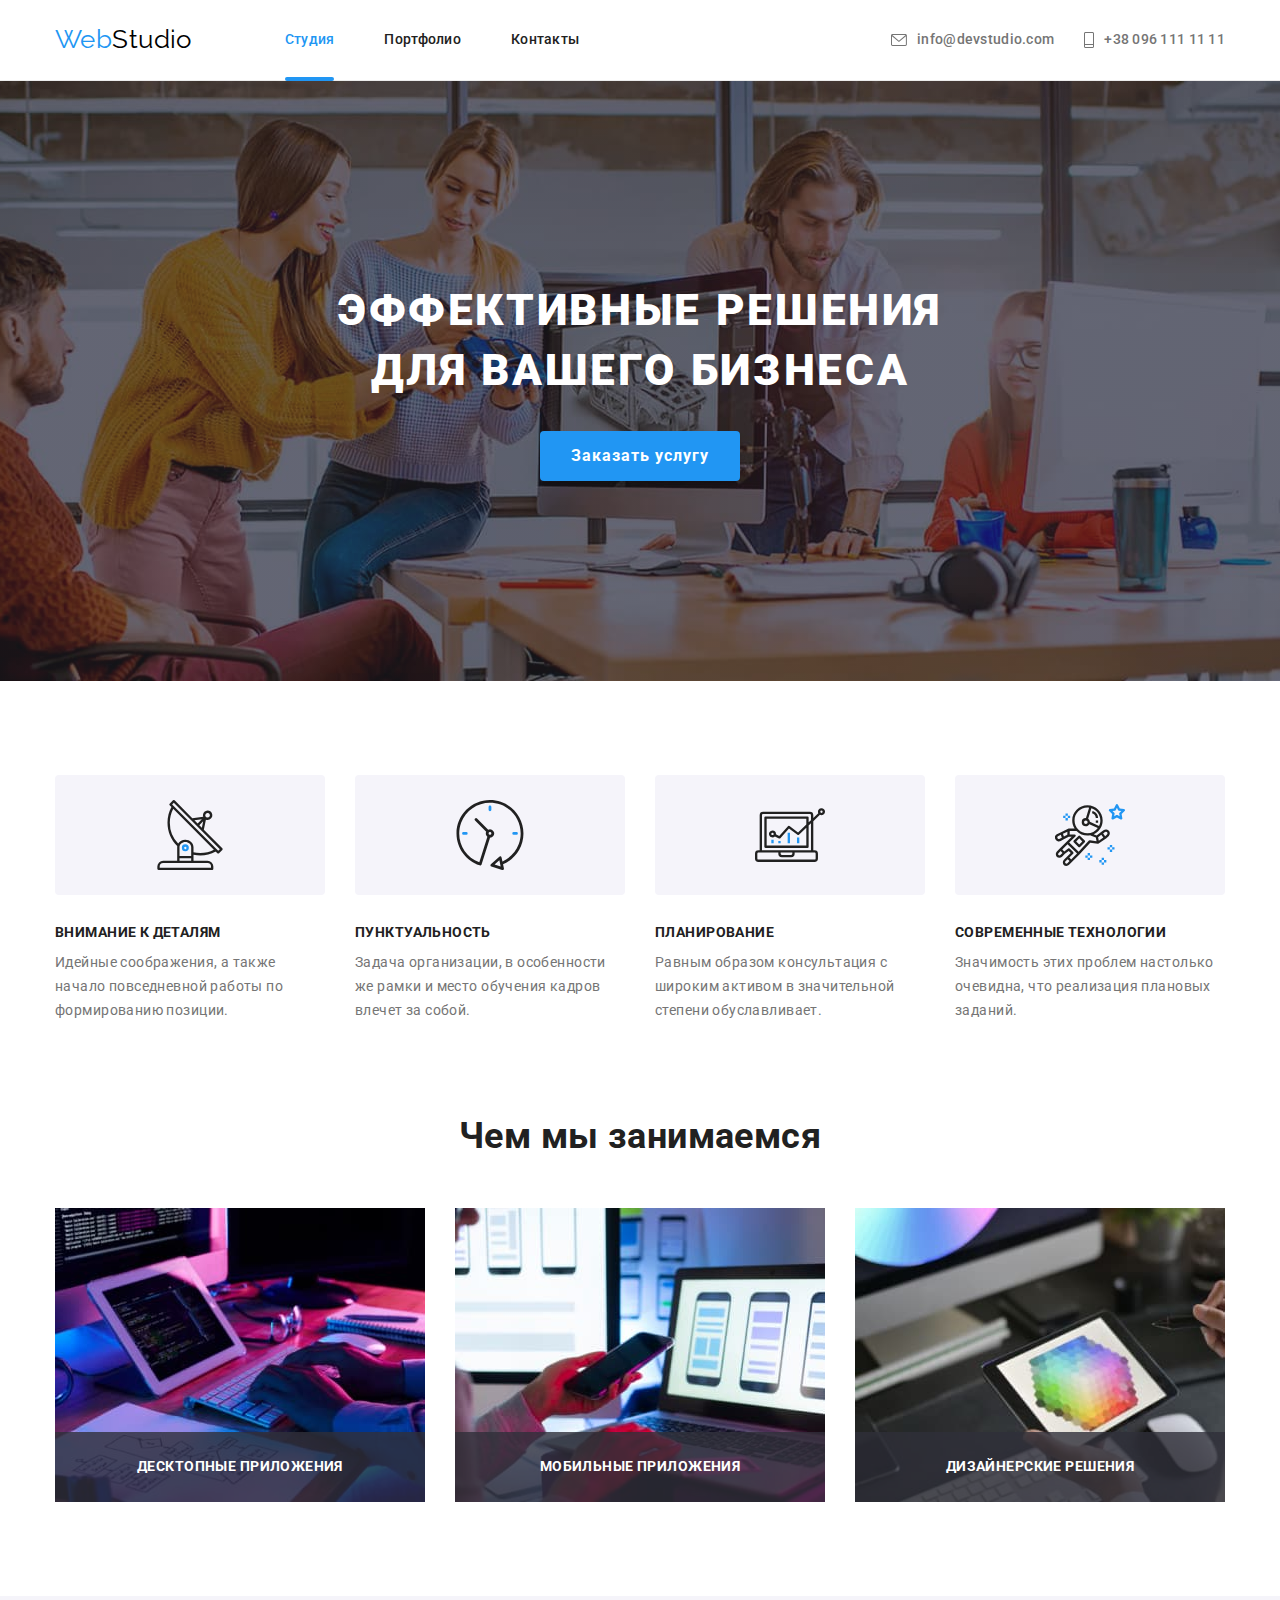
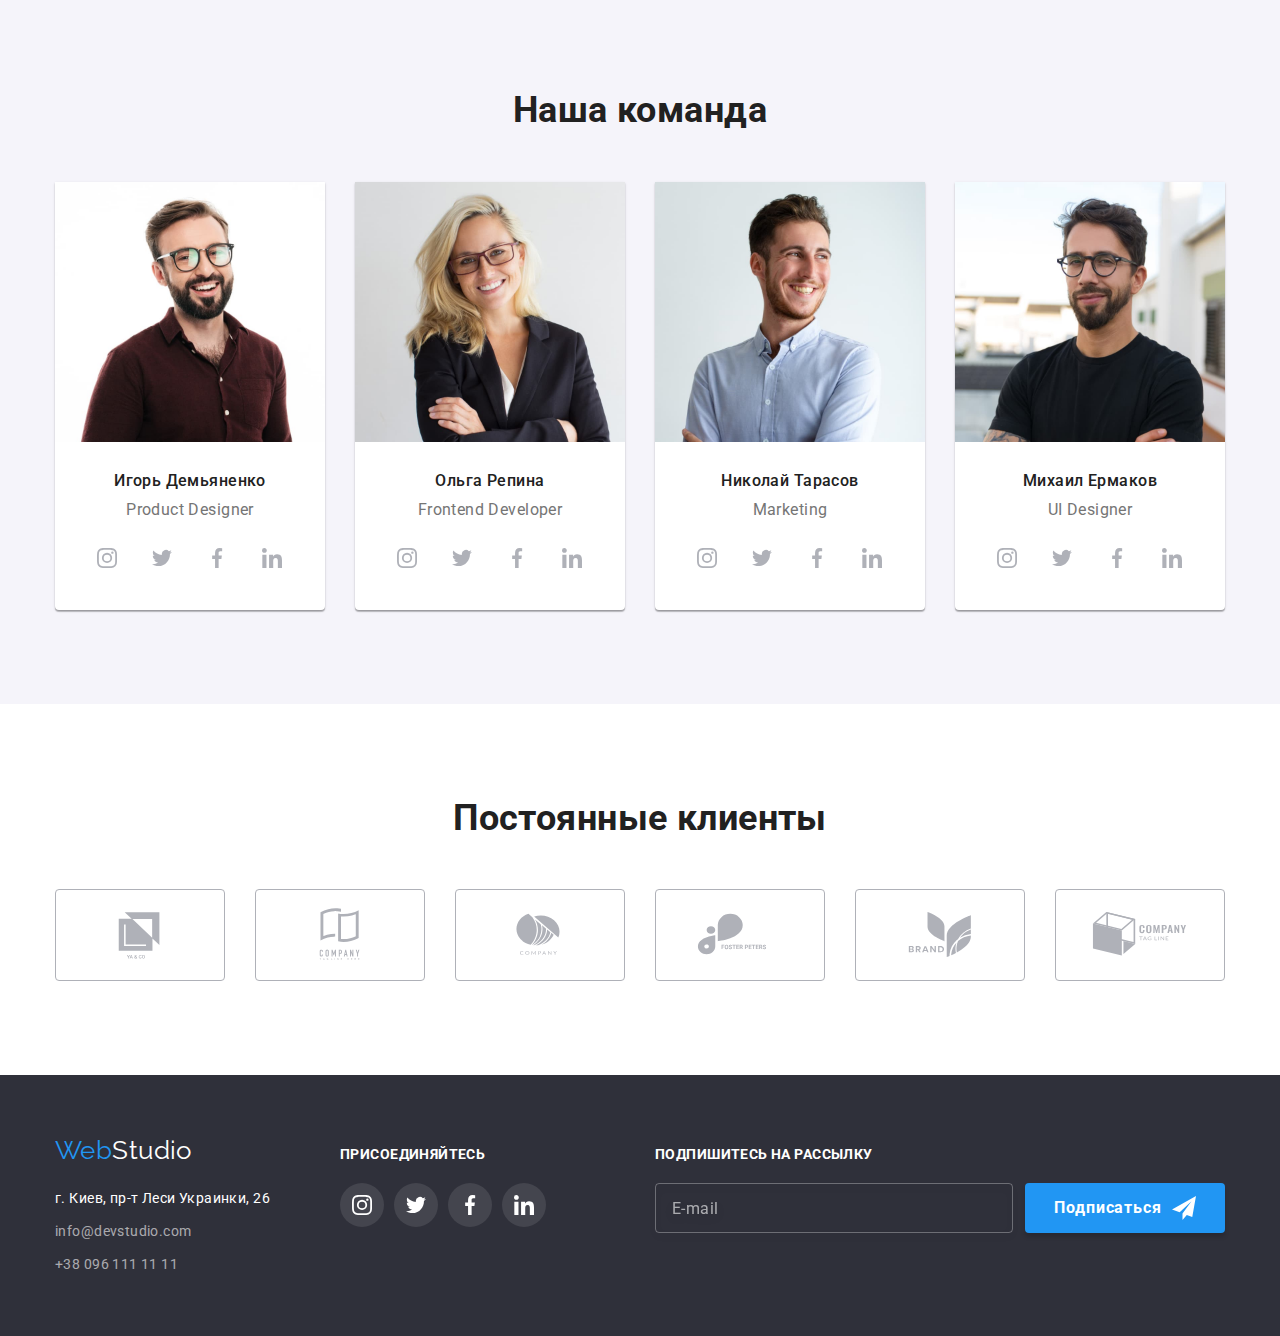
==== index.html @ ebcc6091 "copied files" ====
<!DOCTYPE html>
<html lang="ru">
    <head>
        <meta charset="UTF-8">
        <meta http-equiv="X-UA-Compatible" content="IE=edge">
        <meta name="viewport" content="width=device-width, initial-scale=1.0">
        <title>WebStudio</title>
        <style>
            @import url('https://fonts.googleapis.com/css2?family=Raleway:wght@700&family=Roboto:wght@400;500;700;900&display=swap');
        </style>
        <link rel="stylesheet" href="https://cdnjs.cloudflare.com/ajax/libs/modern-normalize/1.1.0/modern-normalize.min.css">
        <link rel="stylesheet" href="./styles.css">
    </head>
    <body>   
        
        <!-- Заголовок-->
        <header class="header">
            <div class="container header-container">
                <nav class="nav">
                    <div class="logo-link">
                        <a class="link logo" href="./index.html"> Web<span class="logo-black">Studio</span></a>
                    </div>
                    <ul class="list header-pages">
                        <li class="item"> <a class="link active-page header-hover" href="./index.html">Студия</a> </li>
                        <li class="item"> <a class="link header-hover" href="./portfolio.html">Портфолио</a> </li>
                        <li class="item"> <a class="link header-hover" href="#">Контакты</a> </li>
                    </ul>
                </nav>
                <ul class="list header-contacts">
                    <li class="item"> <a class="link header-hover" href="mailto:info@devstudio.com">
                        <svg class="icon-contacts" width="16" height="12"><use href="./image/symbol-defs.svg#icon-envelope"></use>
                        </svg>info@devstudio.com</a></li>
                    <li class="item"> <a class="link header-hover" href="tel:+380961111111">
                        <svg class="icon-contacts" width="10" height="16"><use href="./image/symbol-defs.svg#icon-phone"></use></svg>
                        +38 096 111 11 11</a> </li>
                </ul>
            </div>
        </header>
        <main>
            <!-- 1 секция HERO -->
            <section class="hero overlay">
                <!-- <div class="overlay"></div> -->
                <div class="container">
                    <h1 class="hero-title">Эффективные решения для вашего бизнеса</h1>
                    <button data-modal-open type="button" class="button hero-button">Заказать услугу</button>
                </div>
            </section>

            <!-- 2 секция -->
            <section class="section benefits">
                <div class="container">
                    <h2 class="visually-hidden">Преимущества</h2>
                    <ul class="list benefits-list card-set">
                        <li class="item">
                            <div class="benefits-icon">
                                <svg class="icon" width="70px" height="70px">
                                    <use href="./image/symbol-defs.svg#icon-antenna"></use>
                                </svg>
                            </div>
                            <h3 class="benefits-title">Внимание к деталям</h3>
                            <p>Идейные соображения, а также начало повседневной работы по формированию позиции.</p>
                        </li>
                        <li class="item">
                            <div class="benefits-icon">
                                <svg class="icon" width="70px" height="70px">
                                    <use href="./image/symbol-defs.svg#icon-clock"></use>
                                </svg>
                            </div>
                            <h3 class="benefits-title">Пунктуальность</h3>
                            <p>Задача организации, в особенности же рамки и место обучения кадров влечет за собой.</p>
                        </li>
                        <li class="item">
                            <div class="benefits-icon">
                                <svg class="icon" width="70px" height="70px">
                                    <use href="./image/symbol-defs.svg#icon-diagram"></use>
                                </svg>
                            </div>
                            <h3 class="benefits-title">Планирование</h3>
                            <p>Равным образом консультация с широким активом в значительной степени обуславливает.</p>
                        </li>
                        <li class="item">
                            <div class="benefits-icon">
                                <svg class="icon" width="70px" height="70px">
                                    <use href="./image/symbol-defs.svg#icon-astronaut"></use>
                                </svg>
                            </div>
                            <h3 class="benefits-title">Современные технологии</h3>
                            <p>Значимость этих проблем настолько очевидна, что реализация плановых заданий.</p>
                        </li>
                    </ul>
                </div>
            </section>

            <!-- 3 секция -->
            <section class="section">
                <div class="container">
                    <h2 class="section-title">Чем мы занимаемся</h2>
                    <ul class="list examples-list card-set">
                        <li class="item">
                            <img src="./image/1.jpg" alt="Программирование" width="370" height="294">
                            <div class="examples">
                                <h3 class="examples-title">Десктопные приложения</h3>
                            </div>
                        </li>
                        <li class="item">
                            <img src="./image/2.jpg" alt="Приложения для смартфонов" width="370" height="294">
                            <div class="examples">
                                <h3 class="examples-title">Мобильные приложения</h3>
                            </div>
                        </li>
                        <li class="item">
                            <img src="./image/3.jpg" alt="Дизайн" width="370" height="294">
                            <div class="examples">
                                <h3 class="examples-title">Дизайнерские решения</h3>
                            </div>
                        </li>                        
                    </ul>
                </div>
            </section>


            <!-- 4 секция -->
            <section class="section team">
                <div class="container">
                    <h2 class="section-title">Наша команда</h2>
                    <ul class="list team-list card-set">
                        <li class="item">
                            <img src="./image/mem_1.jpg" alt="Фото Игоря Демьяненко" width="270" height="260">
                            <div class="team-content">
                                <h3 class="team-member">Игорь Демьяненко</h3>
                                <p class="team-job" lang="en">Product Designer</p>
                                <ul class="list icon-set">
                                    <li class="icon-item"><a class="link" href="https://www.instagram.com/" target="_blank" rel="noopener noreferrer nofollow">
                                        <svg class="icon" width="20" height="20">
                                            <use href="./image/symbol-defs.svg#icon-instagram"></use>
                                        </svg>
                                    </a></li>
                                    <li class="icon-item"><a class="link" href="https://twitter.com/" target="_blank" rel="noopener noreferrer nofollow">
                                        <svg class="icon" width="20" height="20">
                                            <use href="./image/symbol-defs.svg#icon-twitter"></use>
                                        </svg>
                                    </a></li>
                                    <li class="icon-item"><a class="link" href="https://www.facebook.com/" target="_blank" rel="noopener noreferrer nofollow">
                                        <svg class="icon" width="20" height="20">
                                            <use href="./image/symbol-defs.svg#icon-facebook"></use>
                                        </svg>
                                    </a></li>
                                    <li class="icon-item"><a class="link" href="https://www.linkedin.com/" target="_blank" rel="noopener noreferrer nofollow">
                                        <svg class="icon" width="20" height="20">
                                            <use href="./image/symbol-defs.svg#icon-linkedin"></use>
                                        </svg>
                                    </a></li>
                                    
                                </ul>                                
                            </div>                            
                        </li>
                        <li class="item">
                            <img src="./image/mem_2.jpg" alt="Фото Ольги Репиной" width="270" height="260">
                            <div class="team-content">
                                <h3 class="team-member">Ольга Репина</h3>
                                <p class="team-job" lang="en">Frontend Developer</p>
                                <ul class="list icon-set">
                                    <li class="icon-item"><a class="link" href="https://www.instagram.com/" target="_blank" rel="noopener noreferrer nofollow">
                                        <svg class="icon" width="20" height="20">
                                            <use href="./image/symbol-defs.svg#icon-instagram"></use>
                                        </svg>
                                    </a></li>
                                    <li class="icon-item"><a class="link" href="https://twitter.com/" target="_blank" rel="noopener noreferrer nofollow">
                                        <svg class="icon" width="20" height="20">
                                            <use href="./image/symbol-defs.svg#icon-twitter"></use>
                                        </svg>
                                    </a></li>
                                    <li class="icon-item"><a class="link" href="https://www.facebook.com/" target="_blank" rel="noopener noreferrer nofollow">
                                        <svg class="icon" width="20" height="20">
                                            <use href="./image/symbol-defs.svg#icon-facebook"></use>
                                        </svg>
                                    </a></li>
                                    <li class="icon-item"><a class="link" href="https://www.linkedin.com/" target="_blank" rel="noopener noreferrer nofollow">
                                        <svg class="icon" width="20" height="20">
                                            <use href="./image/symbol-defs.svg#icon-linkedin"></use>
                                        </svg>
                                    </a></li>
                                </ul>
                            </div>
                        </li>
                        <li class="item">
                            <img src="./image/mem_3.jpg" alt="Фото Николая Тарасова" width="270" height="260">
                            <div class="team-content">
                                <h3 class="team-member">Николай Тарасов</h3>
                                <p class="team-job" lang="en">Marketing</p>
                                <ul class="list icon-set">
                                    <li class="icon-item"><a class="link" href="https://www.instagram.com/" target="_blank" rel="noopener noreferrer nofollow">
                                        <svg class="icon" width="20" height="20">
                                            <use href="./image/symbol-defs.svg#icon-instagram"></use>
                                        </svg>
                                    </a></li>
                                    <li class="icon-item"><a class="link" href="https://twitter.com/" target="_blank" rel="noopener noreferrer nofollow">
                                        <svg class="icon" width="20" height="20">
                                            <use href="./image/symbol-defs.svg#icon-twitter"></use>
                                        </svg>
                                    </a></li>
                                    <li class="icon-item"><a class="link" href="https://www.facebook.com/" target="_blank" rel="noopener noreferrer nofollow">
                                        <svg class="icon" width="20" height="20">
                                            <use href="./image/symbol-defs.svg#icon-facebook"></use>
                                        </svg>
                                    </a></li>
                                    <li class="icon-item"><a class="link" href="https://www.linkedin.com/" target="_blank" rel="noopener noreferrer nofollow">
                                        <svg class="icon" width="20" height="20">
                                            <use href="./image/symbol-defs.svg#icon-linkedin"></use>
                                        </svg>
                                    </a></li>
                                </ul>
                            </div>
                        </li>
                        <li class="item">
                            <img src="./image/mem_4.jpg" alt="Фото Михаила Ермакова" width="270" height="260">
                            <div class="team-content">
                                <h3 class="team-member">Михаил Ермаков</h3>
                                <p class="team-job" lang="en">UI Designer</p>
                                <ul class="list icon-set">
                                    <li class="icon-item"><a class="link" href="https://www.instagram.com/" target="_blank" rel="noopener noreferrer nofollow">
                                        <svg class="icon" width="20" height="20">
                                            <use href="./image/symbol-defs.svg#icon-instagram"></use>
                                        </svg>
                                    </a></li>
                                    <li class="icon-item"><a class="link" href="https://twitter.com/" target="_blank" rel="noopener noreferrer nofollow">
                                        <svg class="icon" width="20" height="20">
                                            <use href="./image/symbol-defs.svg#icon-twitter"></use>
                                        </svg>
                                    </a></li>
                                    <li class="icon-item"><a class="link" href="https://www.facebook.com/" target="_blank" rel="noopener noreferrer nofollow">
                                        <svg class="icon" width="20" height="20">
                                            <use href="./image/symbol-defs.svg#icon-facebook"></use>
                                        </svg>
                                    </a></li>
                                    <li class="icon-item"><a class="link" href="https://www.linkedin.com/" target="_blank" rel="noopener noreferrer nofollow">
                                        <svg class="icon" width="20" height="20">
                                            <use href="./image/symbol-defs.svg#icon-linkedin"></use>
                                        </svg>
                                    </a></li>
                                </ul>
                            </div>
                        </li>
                    </ul>
                </div>
            </section>

            <!-- 5 секция -->
            <section class="section">
                <div class="container">
                    <h2 class="section-title">Постоянные клиенты</h2>
                    <ul class="list card-set ">
                        <li class=" item client-icon-item"><a class="link" href="#" target="_blank" rel="noopener noreferrer nofollow" >
                            <svg class="icon" width="106" height="60">
                                <use href="./image/symbol-defs.svg#icon-company_1"></use>
                            </svg>
                        </a></li>
                        <li class=" item client-icon-item"><a class="link" href="#" target="_blank" rel="noopener noreferrer nofollow" >
                            <svg class="icon" width="106" height="60">
                                <use href="./image/symbol-defs.svg#icon-company_2"></use>
                            </svg>
                        </a></li> 
                        <li class=" item client-icon-item"><a class="link" href="#" target="_blank" rel="noopener noreferrer nofollow" >
                            <svg class="icon" width="106" height="60">
                                <use href="./image/symbol-defs.svg#icon-company_3"></use>
                            </svg>
                        </a></li> 
                        <li class=" item client-icon-item"><a class="link" href="#" target="_blank" rel="noopener noreferrer nofollow" >
                            <svg class="icon" width="106" height="60">
                                <use href="./image/symbol-defs.svg#icon-company_4"></use>
                            </svg>
                        </a></li> 
                        <li class=" item client-icon-item"><a class="link" href="#" target="_blank" rel="noopener noreferrer nofollow" >
                            <svg class="icon" width="106" height="60">
                                <use href="./image/symbol-defs.svg#icon-company_5"></use>
                            </svg>
                        </a></li> 
                        <li class=" item client-icon-item"><a class="link" href="#" target="_blank" rel="noopener noreferrer nofollow" >
                            <svg class="icon" width="106" height="60">
                                <use href="./image/symbol-defs.svg#icon-company_6"></use>
                            </svg>
                        </a></li> 
                    </ul>
                </div>
            </section>
        </main>
        

        <!-- Футер -->
        <footer class="footer">
            <div class="container">
                <div class="footer-item">
                    <a class="link logo" href="./index.html">Web<span class="logo-white">Studio</span></a>
                    <address>
                        <ul class="list">
                            <li class="item"> <a class="footer-contacts link" href="https://goo.gl/maps/w4182wPYShXfGa5f7"
                                    target="_blank" rel="noopener noreferrer nofollow"> г. Киев, пр-т Леси Украинки, 26 </a></li>
                            <li class="item"> <a class="footer-contacts link"
                                    href="mailto:info@devstudio.com">info@devstudio.com</a></li>
                            <li class="item"> <a class="footer-contacts link" href="tel:+380961111111">+38 096 111 11 11</a></li>
                        </ul>
                    </address>
                </div>
                <div class="footer-item">
                    <p class="join">присоединяйтесь</p>
                    <ul class="list footer-icon-set icon-set">
                        <li class="icon-item"><a class="link" href="https://www.instagram.com/" target="_blank" rel="noopener noreferrer nofollow">
                            <svg class="icon" width="20" height="20">
                                <use href="./image/symbol-defs.svg#icon-instagram"></use>
                            </svg>
                        </a></li>
                        <li class="icon-item"><a class="link" href="https://twitter.com/" target="_blank" rel="noopener noreferrer nofollow">
                            <svg class="icon" width="20" height="20">
                                <use href="./image/symbol-defs.svg#icon-twitter"></use>
                            </svg>
                        </a></li>
                        <li class="icon-item"><a class="link" href="https://www.facebook.com/" target="_blank" rel="noopener noreferrer nofollow">
                            <svg class="icon" width="20" height="20">
                                <use href="./image/symbol-defs.svg#icon-facebook"></use>
                            </svg>
                        </a></li>
                        <li class="icon-item"><a class="link" href="https://www.linkedin.com/" target="_blank" rel="noopener noreferrer nofollow">
                            <svg class="icon" width="20" height="20">
                                <use href="./image/symbol-defs.svg#icon-linkedin"></use>
                            </svg>
                        </a></li>
                    </ul>
                </div>
                <div class="footer-item">
                    <p class="join">Подпишитесь на рассылку</p>
                    <form class="form">
                        <label for="subscribe"></label>
                        <input class="subscribe-input" type="email" name="subscribe" id="subscribe" placeholder="E-mail">
                        <button class="button hero-button" type="submit">Подписаться
                            <svg class="subscribe-icon" width="24" height="24">
                                <use href="./image/symbol-defs.svg#icon-icon-send"></use>
                            </svg>
                        </button>
                    </form>
                </div>
            </div>
        </footer>
        <!-- Modal -->
        <div class="backdrop is-hidden" data-modal>
            <div class="modal">
                <div>
                    <h2 class="modal-title">Оставьте свои данные, мы вам перезвоним</h2>
                    <form class="form">
                        <div class="form-item">
                            <label class="label" for="name">Имя</label>
                            <input class="modal-input" type="text" name="name" id="name"/>
                            <span class="modal-icon">
                                <svg  width="18" height="18">
                                    <use href=".//image/symbol-defs.svg#icon-person-modal"></use>
                                </svg>
                            </span>
                        </div>
                        <div class="form-item">
                            <label class="label" for="tel">Телефон</label>
                            <input class="modal-input" type="tel" name="tel" id="tel"/>
                            <span class="modal-icon">
                                <svg  width="18" height="18">
                                    <use href=".//image/symbol-defs.svg#icon-phone-modal"></use>
                                </svg>
                            </span>
                        </div>
                        <div class="form-item">
                            <label class="label" for="email">Почта</label>
                            <input class="modal-input" type="email" name="email" id="email"/>
                            <span class="modal-icon">
                                <svg  width="18" height="18">
                                    <use href=".//image/symbol-defs.svg#icon-email-modal"></use>
                                </svg>
                            </span>
                        </div>
                        <div class="form-item comment">
                            <label class="label" for="comment">Комментарий</label>
                            <textarea class="modal-input input-comment" name="comment" id="comment" placeholder="Введите текст" ></textarea>
                        </div>
                        <div class="checkbox-container">
                            <input class="checkbox" type="checkbox" name="policy" id="policy"/>
                            <label class="label-policy" for="policy"><span class="checkbox-icon"></span>Соглашаюсь с рассылкой и принимаю<span><a class="policy-link" href="#" target="_blank" rel="noopener noreferrer nofollow">Условия договора</a></span></label>
                        </div> 
                        <button class="button hero-button" type="submit">Отправить</button>
                    </form>
                </div>
                <button class="close-button" type="button" data-modal-close>
                    <svg width="18px" height="18px">
                        <use href="./image/symbol-defs.svg#icon-close-black"></use>
                    </svg>
                </button>
            </div>
        </div>     
        <script src="./js/modal.js"></script>
    </body>
</html>
---- styles.css ----
:root {
    --logo-black: #000000;
    --logo-white: #FFFFFF;
    --main-text-color: #757575;
    --secondary-text-color: #2196F3;
    --header-text-color: #212121;
    --hero-footer-color: #2F303A;
    --secondary-color: #F5F4FA;
    --footer-contacts-color: rgba(255, 255, 255, 0.6);
    --border-color: #EEEEEE;
    --header-border-color: #ECECEC;
    --hero-overlay: rgba(47, 48, 58, 0.4);
    --icon-grey: #AFB1B8;
    --footer-join-icon: rgba(255, 255, 255, 0.1);
    --examples-background: rgba(47, 48, 58, 0.8);
    --thumb-background: rgba(33, 150, 243, 0.9);
    --modal-background: rgba(0, 0, 0, 0.2);
    --modal-shadow: 0px 1px 3px rgba(0, 0, 0, 0.12), 0px 1px 1px rgba(0, 0, 0, 0.14), 0px 2px 1px rgba(0, 0, 0, 0.2);
    --cubic: cubic-bezier(0.4, 0, 0.2, 1);
    --transition-time: 250ms;
    --modal-input-border: rgba(33, 33, 33, 0.2);
    --modal-placeholder-color: rgba(117, 117, 117, 0.5);
    --blue-button-hover: #188CE8;
}
body {
    font-family: 'Roboto', sans-serif;
    font-size: 14px;
    line-height: 1.71;    
    letter-spacing: 0.03em;
    color: var(--main-text-color);
}
.section-title {
    color: var(--header-text-color);
    font-size: 36px;
    line-height: 1.16;
    margin-bottom: 50px;
    text-align: center;
}
.link {    
    text-decoration: none;
    color: inherit;    
}
.list {
    list-style: none;
}
.button {
    font-family: inherit;
    cursor: pointer;
    border-radius: 4px;
    border: transparent;
}
.visually-hidden {
    position: absolute !important;
    clip: rect(1px 1px 1px 1px);
    /* IE6, IE7 */    
    padding: 0 !important;
    border: 0 !important;
    height: 1px !important;
    width: 1px !important;
    overflow: hidden;
}
h1, h2, h3, p, ul {
    margin-top: 0;
    margin-bottom: 0;
}
ul {
    padding-left: 0;
}
.container {
    width: 1200px;
    margin-left: auto;
    margin-right: auto;
    padding-left: 15px;
    padding-right: 15px;
}
.section {
    padding-top: 94px;
    padding-bottom: 94px;
}
img {
    display: block;
}
.card-set {
    display: flex;
    flex-wrap: wrap;
    margin-left: -30px;
    margin-top: -30px;
}
.card-set .item {
    margin-left: 30px;
    margin-top: 30px;
}
.icon-set {
    display: flex;
    flex-wrap: wrap;
    margin-left: -10px;
    margin-top: -10px;
}
.icon-set .icon-item {
    margin-left: 10px;
    margin-top: 10px;
}
svg {
    display: block;
}



/* ----------MAIN PAGE---------- */




/* Header */
.logo {
    font-family: 'Raleway', sans-serif;
    font-size: 26px;
    line-height: 1.2;
    color: var(--secondary-text-color);
}
.logo-black {
    color: var(--logo-black);
}
.header-pages .link {
    color: var(--header-text-color);
    padding-top: 32px;
    padding-bottom: 32px;    
}
.header-hover {
    font-weight: 500;
    line-height: 1.14;
    letter-spacing: 0.02em;
    transition: color var(--transition-time) var(--cubic);
}
.header-pages .link {
    position: relative;
}
.header-hover:hover,
.header-hover:focus {
    color: var(--secondary-text-color);
}
.header-pages .active-page {
    color: var(--secondary-text-color);
}
.header-pages .active-page::after {
    position: absolute;
    display: block;
    bottom: -1px;
    content: "";
    width: 100%;
    height: 4px;
    border-radius: 2px;
    background-color: var(--secondary-text-color);
}
.header-pages {
    display: flex;
    margin-left: 93px;
}
.header-pages .item:not(:last-child) {
    margin-right: 50px;
}
.header-contacts {
    display: flex;
    margin-left: auto;
}
.header-contacts .item {
    margin-right: 30px;
}
.header-contacts .item:last-child {
    margin-right: 0;
}
.header-container .link {
    display: block;
}
.header-container, .nav {
    display: flex;
    align-items: center;    
}    
.header {
    border-bottom: 1px solid var(--header-border-color);
}
.header-contacts .link {
    display: flex;
    align-items: center;
}
.icon-contacts {
    margin-right: 10px;
    fill: currentColor;
}
/* Header */



/* 1 секция HERO */
.hero {
    background-color: var(--hero-footer-color);
    padding-top: 200px;
    padding-bottom: 200px;
    text-align: center;
}
.hero-title {
    color: var(--logo-white);
    font-weight: 900;
    font-size: 44px;
    line-height: 1.36;
    letter-spacing: 0.06em;
    text-transform: uppercase;
    width: 696px;
    margin-left: auto;
    margin-right: auto;
    margin-bottom: 30px;    
}
.hero-button {
    display: flex;
    justify-content: center;
    align-items: center;
    margin-left: auto;
    margin-right: auto;
    min-width: 200px;
    padding: 10px 28px;
    background-color: var(--secondary-text-color);
    color: var(--logo-white);
    font-weight: 700;
    font-size: 16px;
    line-height: 1.88;
    letter-spacing: 0.06em;
    box-shadow: 0px 4px 4px rgba(0, 0, 0, 0.15);

    transition: background-color var(--transition-time) var(--cubic);
} 
.hero-button:hover,
.hero-button:focus {
    background-color: var(--blue-button-hover);
    
}
.overlay {
    max-width: 1600px;
    margin-left: auto;
    margin-right: auto;    
    background-image: linear-gradient(to right, var(--hero-overlay),var(--hero-overlay)), url(../image/hero-photo.jpg);    
    background-repeat: no-repeat;
    background-position: center;
    background-size: cover;
}
/* 1 секция */



/* 2 секция */
.benefits-title {
    color: var(--header-text-color);
    font-size: 14px;
    line-height: 1.14;
    text-transform: uppercase;
    margin-bottom: 10px;
}
.benefits {
    padding-bottom: 0;
}
.benefits-list .item {
    flex-basis: calc(100% / 4 - 30px);
}
.benefits-icon {
    height: 120px;
    background-color: var(--secondary-color);
    border-radius: 4px;
    padding-top: 25px;
    padding-bottom: 25px;
    margin-bottom: 30px;
}
.benefits-icon .icon {
    margin-left: auto;;
    margin-right: auto;
}
/* 2 секция */



/* 3 секция */
.examples-list .item {
    position: relative;
    flex-basis: calc(100% /3 - 30px);
}
.examples {
    position: absolute;
    bottom: 0;
    width: 100%;
    height: 70px;
    display: flex;
    justify-content: center;
    align-items: center;
    background-color: var(--examples-background);
    
}
.examples-title {
    font-size: 14px;
    line-height: 1.14;
    text-transform: uppercase;
    color: var(--logo-white);
}
/* 3 секция */



/* 4 секция */
.team {
    background-color: var(--secondary-color);
}
.team-content {
    padding: 30px;
}
.team-member {
    color: var(--header-text-color);
    font-weight: 500;
    font-size: 16px;
    line-height: 1.18;
    margin-bottom: 10px;
}
.team-job {    
    font-size: 16px;
    line-height: 1.18;
    margin-bottom: 16px;
}
.team-list .item {
    background: var(--logo-white);
    box-shadow: 0px 1px 3px rgba(0, 0, 0, 0.12),
    0px 1px 1px rgba(0, 0, 0, 0.14),
    0px 2px 1px rgba(0, 0, 0, 0.2);
    border-radius: 0px 0px 4px 4px;
    text-align: center;
    flex-basis: calc(100% / 4 - 30px);
}
.team-content .icon-item {
    border-radius: 50%;
    flex-basis: calc(100% / 4 - 10px);
}
.icon-set .link {
    display: flex;
    width: 44px;
    height: 44px;
    border-radius: 50%;
    align-items: center;
    justify-content: center;
    transition: fill var(--transition-time) var(--cubic), background-color var(--transition-time) var(--cubic);
}
.team-content .icon-set .link {
    fill: var(--icon-grey);
}
.icon-set .icon {
    margin-left: auto;
    margin-right: auto;
}
.icon-set .link:hover,
.icon-set .link:focus {
    fill: var(--logo-white);
    background-color: var(--secondary-text-color);
    
}
/* 4 секция */



/* 5 секция */
/* Клиенты */
.client-icon-item .link {
    height: 92px;
    display: flex;
    align-items: center;
    justify-content: center;
    border: 1px solid var(--icon-grey);
    border-radius: 4px;
    fill: var(--icon-grey);
    transition: fill var(--transition-time) var(--cubic), border var(--transition-time) var(--cubic);
    
}
.card-set .client-icon-item {
    flex-basis: calc(100% / 6 - 30px);
}
.client-icon-item .link:hover,
.client-icon-item .link:focus {
    border: 1px solid var(--secondary-text-color);
    fill: var(--secondary-text-color);
    
}
/* 5 секция */



/* Footer */
address {
    font-style: inherit;
}
.footer {
    background-color: var(--hero-footer-color);
    padding-top: 60px;
    padding-bottom: 60px;
}
.footer .logo {
    display: block;
    margin-bottom: 20px;
}
.logo-white {
    color: var(--logo-white);
}
.footer-contacts[target="_blank"] {
    color: var(--logo-white);
}
.footer .item:not(:last-child) {
    margin-bottom: 9px;
}
.footer-contacts {
    color: var(--footer-contacts-color);
    transition: color var(--transition-time) var(--cubic);
}
.footer-contacts:hover,
.footer-contacts:focus {
    color: var(--secondary-text-color);
}
.footer-navigation {
    display: flex;
}
.join  {
    font-weight: 700;
    font-size: 14px;
    line-height: 1.14;
    text-transform: uppercase;
    color: var(--logo-white);
    margin-bottom: 20px;
}
.footer-item:first-child {
    margin-right: 70px;
}    
.footer-item:nth-child(2) {
    width: 206px;
}
.footer-item:last-child {
    margin-left: auto;;
}
.footer-icon-set .link {
    background-color: var(--footer-join-icon);
    fill: var(--logo-white);
}
.footer-icon-set .icon-item {
    flex-basis: calc(100% / 4 - 10px);
}
.footer .container {
    display: flex;
    align-items: baseline;
}
.subscribe-icon {
    margin-left: 10px;
    fill: var(--logo-white);
}
.subscribe-input {
    width: 358px;
    height: 50px;
    margin-right: 12px;
    
    border: 1px solid rgba(255, 255, 255, 0.3);
    filter: drop-shadow(0px 4px 4px rgba(0, 0, 0, 0.15));
    border-radius: 4px;
    background-color: transparent;
    padding: 15px 16px;

    color: var(--logo-white);
    font-size: 16px;
    line-height: 1.25;
    letter-spacing: 0.03em;
}
.subscribe-input::placeholder {
    font-size: 16px;
    line-height: 1.25;
    letter-spacing: 0.03em;
    color: rgba(255, 255, 255, 0.6);
}
.footer-item .form {
    display: flex;
}
/* Footer */



/* Modal */
.backdrop {
    position: fixed;
    left: 0;
    top: 0;
    width: 100%;
    height: 100%;
    visibility: visible;
    background-color: var(--modal-background);
    transition: opacity var(--transition-time) var(--cubic), visibility var(--transition-time) var(--cubic);
}
.backdrop.is-hidden {
    visibility: hidden;
    opacity: 0;
    pointer-events: none;
}
.modal {
    position: absolute;    
    transform: translate(-50%, -50%) scale(1);
    width: 528px;
    height: 581px;
    left: 50%;
    top: 50%;
    padding: 40px;
    text-align: center;

    transition: transform var(--transition-time) var(--cubic) var(--transition-time);

    border-radius: 4px;
    background-color: var(--logo-white);
    box-shadow: var(--modal-shadow);
}
.backdrop.is-hidden .modal {
    transform: translate(-50%, -50%) scale(1.2);
}
.close-button {
    position: absolute;
    right: 8px;
    top: 8px;
    width: 30px;
    height: 30px;
    border-radius: 50%;
    display: flex;
    justify-content: center;
    align-items: center;
    cursor: pointer;
    border: 1px solid rgba(0, 0, 0, 0.1);
    background-color: var(--logo-white);
    fill: var(--logo-black);
    transition: fill var(--transition-time) var(--cubic);
}
.close-button:hover,
.close-button:focus {
    fill: var(--secondary-text-color);
}
.modal-title {
    color: var(--header-text-color);
    font-weight: 700;
    font-size: 20px;
    line-height: 1.15;
    letter-spacing: 0.03em;
    margin-bottom: 12px;
}
.form {
    width: 100%;
}
.form-item {
    position: relative;
    display: flex;
    flex-direction: column;   
    margin-bottom: 10px; 
}
.comment {
    margin-bottom: 20px;
}
.label {    
    color: var(--main-text-color);
    margin-right: auto;
    font-size: 12px;
    line-height: 1.16;
    letter-spacing: 0.01em;
    margin-bottom: 4px;
}
.label-policy {
    display: flex;
    align-items: center;
    justify-content: center;
    color: var(--main-text-color);
    cursor: pointer;
}
.policy-link {
    color: var(--secondary-text-color);
    margin-left: 5px;
}
.modal-input {
    width: 100%;
    height: 40px;
    border: 1px solid;
    border-color: var(--modal-input-border);
    border-radius: 4px;
    padding: 12px 12px 12px 42px;
}
.modal-input:hover,
.modal-input:focus {
    border-color: var(--secondary-text-color);
}
.modal-icon {
    position: absolute;
    left: 12px;
    bottom: 11px;
    fill: var(--header-text-color);
    transition: fill var(--transition-time) var(--cubic);
}
.modal-input:hover ~ .modal-icon,
.modal-input:focus ~ .modal-icon {
    fill: var(--secondary-text-color);
}
.modal-input::placeholder {
    color: var(--modal-placeholder-color);
    font-size: 14px;
    line-height: 1.14;
    letter-spacing: 0.01em;
}
.input-comment {
    height: 120px;
    padding-left: 16px;
    padding-right: 16px;
    resize: none;
}
.checkbox-container {
    margin-bottom: 30px;    
}
.checkbox-icon {
    display: inline-block;
    border: 2px solid;
    border-color: var(--header-text-color);
    border-radius: 2px;
    width: 16px;
    height: 15px;
    margin-right: 7px;
}
.checkbox:checked + .label-policy .checkbox-icon {
    background-color: var(--secondary-text-color);
    border-color: transparent;
    background-image: url("../image/icon-check.svg");
    
    background-size: contain;
    background-origin: border-box;
}
.checkbox {
    position: absolute;
    clip: rect(1px 1px 1px 1px);
    padding: 0;
    border: 0;
    height: 1px;
    width: 1px;
    overflow: hidden;
}
/* Modal */
/* ----------MAIN PAGE---------- */



/* ----------PORTFOLIO---------- */
/* Фильтр услуг */
.button-portfolio {
    background-color: var(--secondary-color);
    color: var(--header-text-color);
    font-weight: 500;
    font-size: 16px;
    line-height: 1.62;
    letter-spacing: 0.03em;
    padding: 6px 22px;
    transition: background-color var(--transition-time) var(--cubic),
    color var(--transition-time) var(--cubic), box-shadow var(--transition-time) var(--cubic);
}
.button-portfolio:hover,
.button-portfolio:focus {
    background-color: var(--secondary-text-color);
    color: var(--logo-white);
    box-shadow: 0px 3px 1px rgba(0, 0, 0, 0.1),
    0px 1px 2px rgba(0, 0, 0, 0.08),
    0px 2px 2px rgba(0, 0, 0, 0.12);
    
}
.button-set {
    display: flex;
    justify-content: center;
    margin-bottom: 50px;
}
.button-set .item + .item {
    margin-left: 8px;
}
/* Фильтр услуг */



/* Примеры услуг */
.service-title {
    color: var(--header-text-color);
    font-size: 18px;
    line-height: 2;
    letter-spacing: 0.06em;
    margin-bottom: 4px;
}
.service-description {
    font-size: 16px;
    line-height: 1.88;
}
.border-card {
    border: 1px solid var(--border-color);
    padding: 20px 24px;
}
.service-link {
    display: flex;
    flex-direction: column;
    transition: box-shadow var(--transition-time) var(--cubic);
}
.service-link:hover,
.service-link:focus {
    box-shadow: 0px 1px 1px rgba(0, 0, 0, 0.12),
    0px 4px 4px rgba(0, 0, 0, 0.06),
    1px 4px 6px rgba(0, 0, 0, 0.16);    
}
.service-link:hover .thumb,
.service-link:focus .thumb {
    transform: translateY(0);
    
}
.service-link:hover .service-thumb-description,
.service-link:focus .service-thumb-description {
    transform: scale(1);
}
.service-list .item {
    flex-basis: calc(100% / 3 - 30px);
}
.service-thumb {
    position: relative;
    overflow: hidden;
}
.service-thumb .thumb {
    position: absolute;
    width: 100%;
    height: 100%;
    top: 0;
    transform: translateY(100%);
    padding: 63px 24px;
    background-color: var(--thumb-background);
    transition: transform var(--transition-time) var(--cubic);
}
.service-thumb-description {
    font-size: 18px;
    line-height: 1.56;
    letter-spacing: 0.03em;
    color: var(--logo-white);
    transform: scale(2);    
    transition: transform var(--transition-time) var(--cubic) 50ms;
}
/* Примеры услуг */
/* ----------PORTFOLIO---------- */
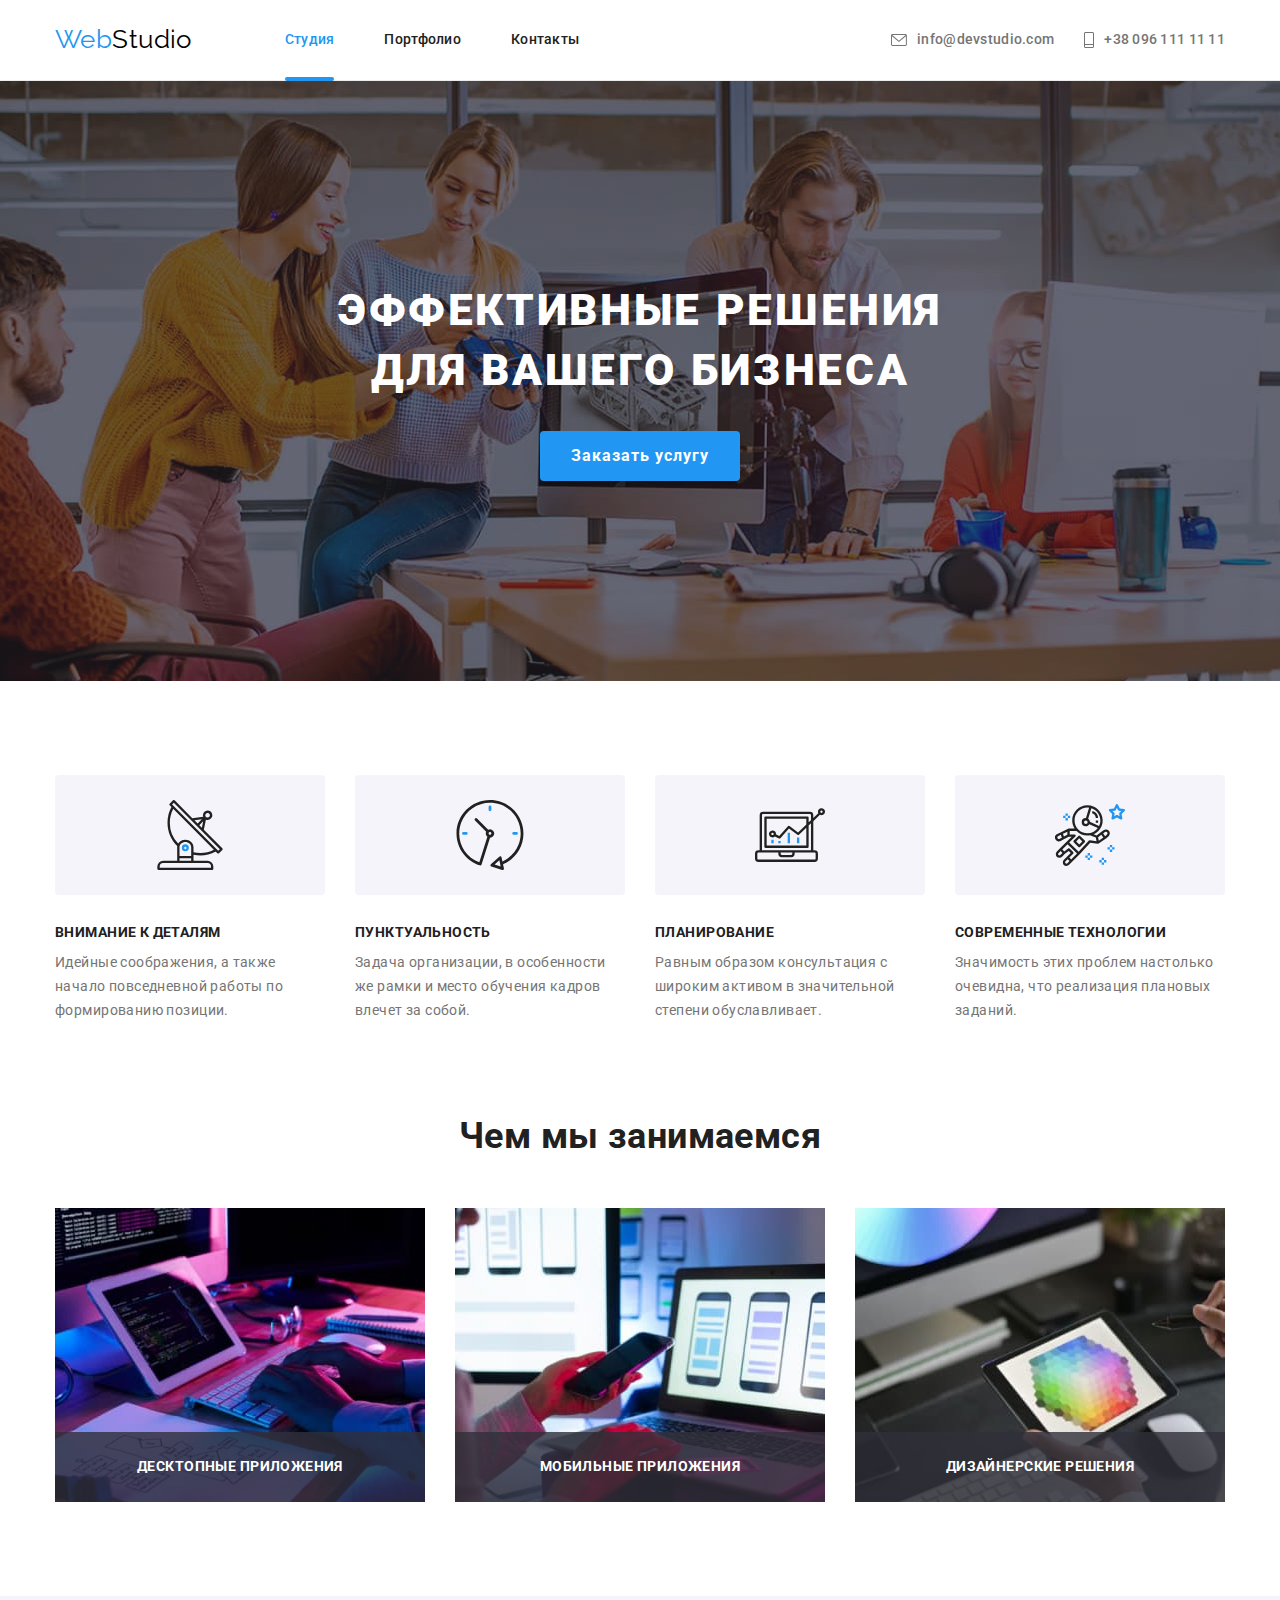
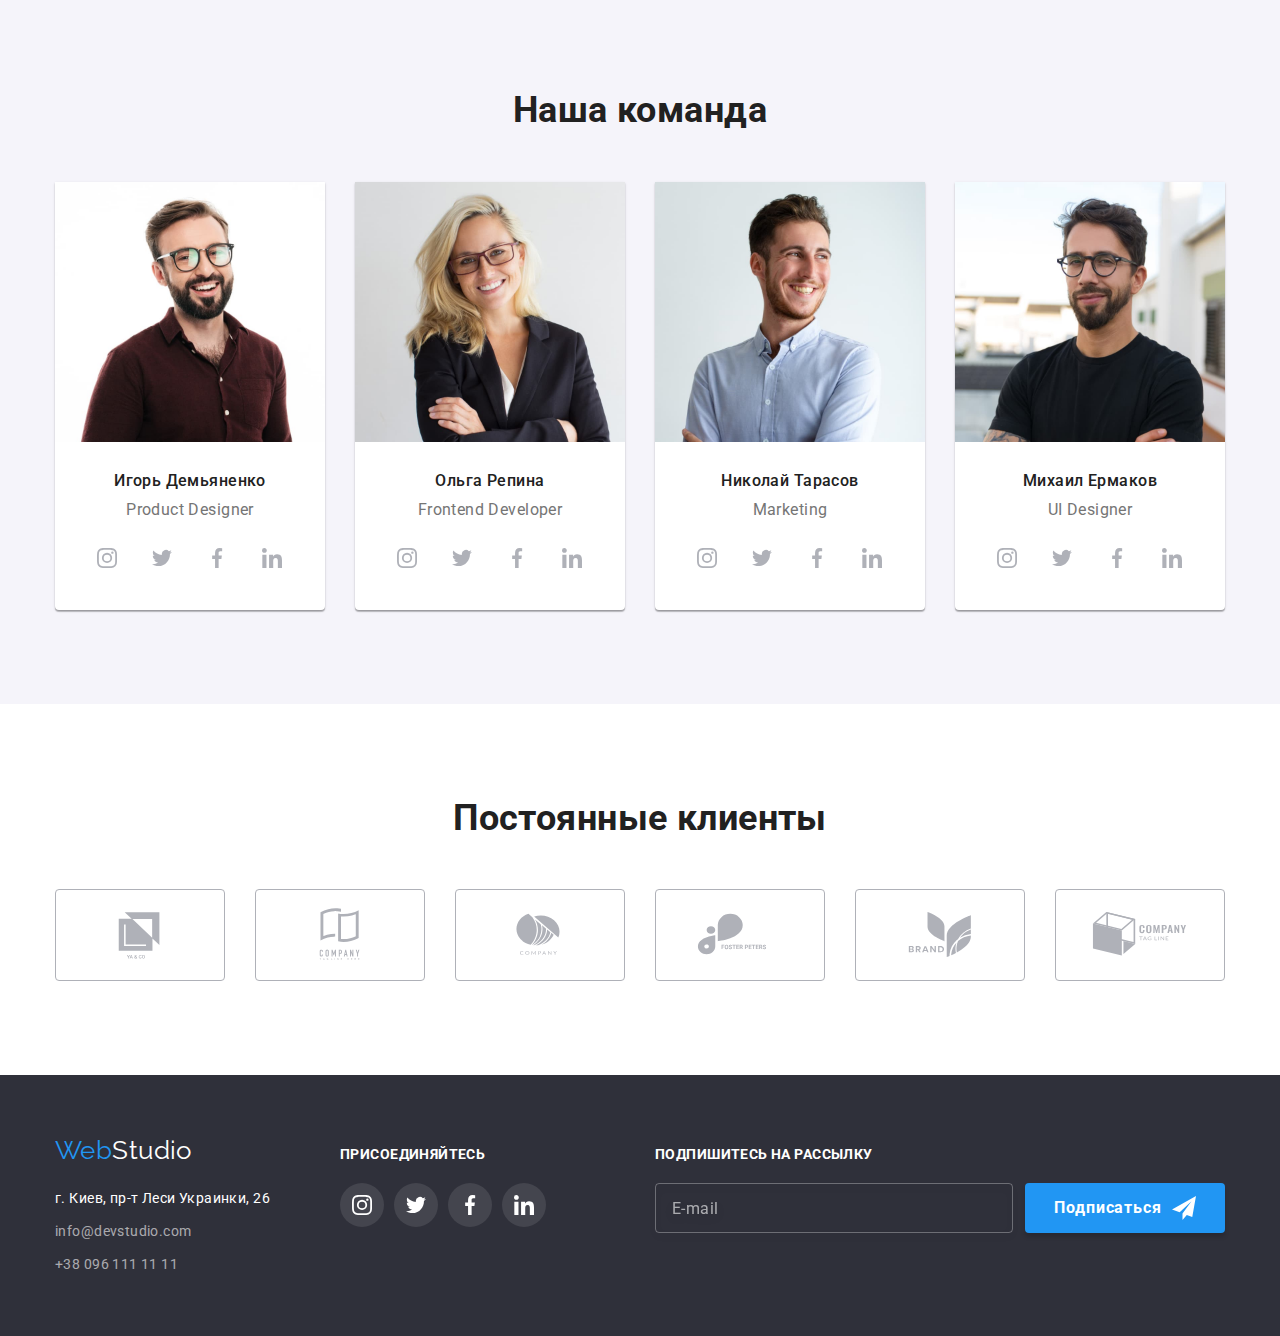
==== commit 99db66ef: "BEM" ====
--- a/index.html
+++ b/index.html
@@ -9,7 +9,7 @@
             @import url('https://fonts.googleapis.com/css2?family=Raleway:wght@700&family=Roboto:wght@400;500;700;900&display=swap');
         </style>
         <link rel="stylesheet" href="https://cdnjs.cloudflare.com/ajax/libs/modern-normalize/1.1.0/modern-normalize.min.css">
-        <link rel="stylesheet" href="./styles.css">
+        <link rel="stylesheet" href="./css/main.min.css">
     </head>
     <body>   
         
@@ -17,21 +17,19 @@
         <header class="header">
             <div class="container header-container">
                 <nav class="nav">
-                    <div class="logo-link">
-                        <a class="link logo" href="./index.html"> Web<span class="logo-black">Studio</span></a>
-                    </div>
-                    <ul class="list header-pages">
-                        <li class="item"> <a class="link active-page header-hover" href="./index.html">Студия</a> </li>
-                        <li class="item"> <a class="link header-hover" href="./portfolio.html">Портфолио</a> </li>
-                        <li class="item"> <a class="link header-hover" href="#">Контакты</a> </li>
+                    <a class="link logo" href="./index.html"> Web<span class="logo--header">Studio</span></a>
+                    <ul class="list header-pages nav__header-pages">
+                        <li class="header-pages__item"> <a class="link header-pages__link header-pages__link--active" href="./index.html">Студия</a> </li>
+                        <li class="header-pages__item"> <a class="link header-pages__link" href="./portfolio.html">Портфолио</a> </li>
+                        <li class="header-pages__item"> <a class="link header-pages__link" href="#">Контакты</a> </li>
                     </ul>
                 </nav>
-                <ul class="list header-contacts">
-                    <li class="item"> <a class="link header-hover" href="mailto:info@devstudio.com">
-                        <svg class="icon-contacts" width="16" height="12"><use href="./image/symbol-defs.svg#icon-envelope"></use>
+                <ul class="list header-contacts header__contacts">
+                    <li class="header-contacts__item"> <a class="link header-contacts__link" href="mailto:info@devstudio.com">
+                        <svg class="header-contacts__icon" width="16" height="12"><use href="./image/symbol-defs.svg#icon-envelope"></use>
                         </svg>info@devstudio.com</a></li>
-                    <li class="item"> <a class="link header-hover" href="tel:+380961111111">
-                        <svg class="icon-contacts" width="10" height="16"><use href="./image/symbol-defs.svg#icon-phone"></use></svg>
+                    <li class="header-contacts__item"> <a class="link header-contacts__link" href="tel:+380961111111">
+                        <svg class="header-contacts__icon" width="10" height="16"><use href="./image/symbol-defs.svg#icon-phone"></use></svg>
                         +38 096 111 11 11</a> </li>
                 </ul>
             </div>
@@ -41,7 +39,7 @@
             <section class="hero overlay">
                 <!-- <div class="overlay"></div> -->
                 <div class="container">
-                    <h1 class="hero-title">Эффективные решения для вашего бизнеса</h1>
+                    <h1 class="hero__title">Эффективные решения для вашего бизнеса</h1>
                     <button data-modal-open type="button" class="button hero-button">Заказать услугу</button>
                 </div>
             </section>
@@ -51,36 +49,36 @@
                 <div class="container">
                     <h2 class="visually-hidden">Преимущества</h2>
                     <ul class="list benefits-list card-set">
-                        <li class="item">
+                        <li class="card-set__item benefits-list__item">
                             <div class="benefits-icon">
-                                <svg class="icon" width="70px" height="70px">
+                                <svg class="benefits-icon__icon" width="70px" height="70px">
                                     <use href="./image/symbol-defs.svg#icon-antenna"></use>
                                 </svg>
                             </div>
                             <h3 class="benefits-title">Внимание к деталям</h3>
                             <p>Идейные соображения, а также начало повседневной работы по формированию позиции.</p>
                         </li>
-                        <li class="item">
+                        <li class="card-set__item benefits-list__item">
                             <div class="benefits-icon">
-                                <svg class="icon" width="70px" height="70px">
+                                <svg class="benefits-icon__icon" width="70px" height="70px">
                                     <use href="./image/symbol-defs.svg#icon-clock"></use>
                                 </svg>
                             </div>
                             <h3 class="benefits-title">Пунктуальность</h3>
                             <p>Задача организации, в особенности же рамки и место обучения кадров влечет за собой.</p>
                         </li>
-                        <li class="item">
+                        <li class="card-set__item benefits-list__item">
                             <div class="benefits-icon">
-                                <svg class="icon" width="70px" height="70px">
+                                <svg class="benefits-icon__icon" width="70px" height="70px">
                                     <use href="./image/symbol-defs.svg#icon-diagram"></use>
                                 </svg>
                             </div>
                             <h3 class="benefits-title">Планирование</h3>
                             <p>Равным образом консультация с широким активом в значительной степени обуславливает.</p>
                         </li>
-                        <li class="item">
+                        <li class="card-set__item benefits-list__item">
                             <div class="benefits-icon">
-                                <svg class="icon" width="70px" height="70px">
+                                <svg class="benefits-icon__icon" width="70px" height="70px">
                                     <use href="./image/symbol-defs.svg#icon-astronaut"></use>
                                 </svg>
                             </div>
@@ -96,22 +94,22 @@
                 <div class="container">
                     <h2 class="section-title">Чем мы занимаемся</h2>
                     <ul class="list examples-list card-set">
-                        <li class="item">
+                        <li class="card-set__item examples-list__item">
                             <img src="./image/1.jpg" alt="Программирование" width="370" height="294">
                             <div class="examples">
-                                <h3 class="examples-title">Десктопные приложения</h3>
-                            </div>
-                        </li>
-                        <li class="item">
+                                <h3 class="examples__title">Десктопные приложения</h3>
+                            </div>
+                        </li>
+                        <li class="card-set__item examples-list__item">
                             <img src="./image/2.jpg" alt="Приложения для смартфонов" width="370" height="294">
                             <div class="examples">
-                                <h3 class="examples-title">Мобильные приложения</h3>
-                            </div>
-                        </li>
-                        <li class="item">
+                                <h3 class="examples__title">Мобильные приложения</h3>
+                            </div>
+                        </li>
+                        <li class="card-set__item examples-list__item">
                             <img src="./image/3.jpg" alt="Дизайн" width="370" height="294">
                             <div class="examples">
-                                <h3 class="examples-title">Дизайнерские решения</h3>
+                                <h3 class="examples__title">Дизайнерские решения</h3>
                             </div>
                         </li>                        
                     </ul>
@@ -124,29 +122,29 @@
                 <div class="container">
                     <h2 class="section-title">Наша команда</h2>
                     <ul class="list team-list card-set">
-                        <li class="item">
+                        <li class="card-set__item team-list__item">
                             <img src="./image/mem_1.jpg" alt="Фото Игоря Демьяненко" width="270" height="260">
                             <div class="team-content">
-                                <h3 class="team-member">Игорь Демьяненко</h3>
-                                <p class="team-job" lang="en">Product Designer</p>
+                                <h3 class="team__member">Игорь Демьяненко</h3>
+                                <p class="team__job" lang="en">Product Designer</p>
                                 <ul class="list icon-set">
-                                    <li class="icon-item"><a class="link" href="https://www.instagram.com/" target="_blank" rel="noopener noreferrer nofollow">
-                                        <svg class="icon" width="20" height="20">
+                                    <li class="icon-set__item"><a class="link icon-set__link" href="https://www.instagram.com/" target="_blank" rel="noopener noreferrer nofollow">
+                                        <svg class="icon icon-set__icon icon-set__icon--team" width="20" height="20">
                                             <use href="./image/symbol-defs.svg#icon-instagram"></use>
                                         </svg>
                                     </a></li>
-                                    <li class="icon-item"><a class="link" href="https://twitter.com/" target="_blank" rel="noopener noreferrer nofollow">
-                                        <svg class="icon" width="20" height="20">
+                                    <li class="icon-set__item"><a class="link icon-set__link" href="https://twitter.com/" target="_blank" rel="noopener noreferrer nofollow">
+                                        <svg class="icon icon-set__icon icon-set__icon--team" width="20" height="20">
                                             <use href="./image/symbol-defs.svg#icon-twitter"></use>
                                         </svg>
                                     </a></li>
-                                    <li class="icon-item"><a class="link" href="https://www.facebook.com/" target="_blank" rel="noopener noreferrer nofollow">
-                                        <svg class="icon" width="20" height="20">
+                                    <li class="icon-set__item"><a class="link icon-set__link" href="https://www.facebook.com/" target="_blank" rel="noopener noreferrer nofollow">
+                                        <svg class="icon icon-set__icon icon-set__icon--team" width="20" height="20">
                                             <use href="./image/symbol-defs.svg#icon-facebook"></use>
                                         </svg>
                                     </a></li>
-                                    <li class="icon-item"><a class="link" href="https://www.linkedin.com/" target="_blank" rel="noopener noreferrer nofollow">
-                                        <svg class="icon" width="20" height="20">
+                                    <li class="icon-set__item"><a class="link icon-set__link" href="https://www.linkedin.com/" target="_blank" rel="noopener noreferrer nofollow">
+                                        <svg class="icon icon-set__icon icon-set__icon--team" width="20" height="20">
                                             <use href="./image/symbol-defs.svg#icon-linkedin"></use>
                                         </svg>
                                     </a></li>
@@ -154,87 +152,87 @@
                                 </ul>                                
                             </div>                            
                         </li>
-                        <li class="item">
+                        <li class="card-set__item team-list__item">
                             <img src="./image/mem_2.jpg" alt="Фото Ольги Репиной" width="270" height="260">
                             <div class="team-content">
-                                <h3 class="team-member">Ольга Репина</h3>
-                                <p class="team-job" lang="en">Frontend Developer</p>
+                                <h3 class="team__member">Ольга Репина</h3>
+                                <p class="team__job" lang="en">Frontend Developer</p>
                                 <ul class="list icon-set">
-                                    <li class="icon-item"><a class="link" href="https://www.instagram.com/" target="_blank" rel="noopener noreferrer nofollow">
-                                        <svg class="icon" width="20" height="20">
+                                    <li class="icon-set__item"><a class="link icon-set__link" href="https://www.instagram.com/" target="_blank" rel="noopener noreferrer nofollow">
+                                        <svg class="icon icon-set__icon icon-set__icon--team" width="20" height="20">
                                             <use href="./image/symbol-defs.svg#icon-instagram"></use>
                                         </svg>
                                     </a></li>
-                                    <li class="icon-item"><a class="link" href="https://twitter.com/" target="_blank" rel="noopener noreferrer nofollow">
-                                        <svg class="icon" width="20" height="20">
+                                    <li class="icon-set__item"><a class="link icon-set__link" href="https://twitter.com/" target="_blank" rel="noopener noreferrer nofollow">
+                                        <svg class="icon icon-set__icon icon-set__icon--team" width="20" height="20">
                                             <use href="./image/symbol-defs.svg#icon-twitter"></use>
                                         </svg>
                                     </a></li>
-                                    <li class="icon-item"><a class="link" href="https://www.facebook.com/" target="_blank" rel="noopener noreferrer nofollow">
-                                        <svg class="icon" width="20" height="20">
+                                    <li class="icon-set__item"><a class="link icon-set__link" href="https://www.facebook.com/" target="_blank" rel="noopener noreferrer nofollow">
+                                        <svg class="icon icon-set__icon icon-set__icon--team" width="20" height="20">
                                             <use href="./image/symbol-defs.svg#icon-facebook"></use>
                                         </svg>
                                     </a></li>
-                                    <li class="icon-item"><a class="link" href="https://www.linkedin.com/" target="_blank" rel="noopener noreferrer nofollow">
-                                        <svg class="icon" width="20" height="20">
+                                    <li class="icon-set__item"><a class="link icon-set__link" href="https://www.linkedin.com/" target="_blank" rel="noopener noreferrer nofollow">
+                                        <svg class="icon icon-set__icon icon-set__icon--team" width="20" height="20">
                                             <use href="./image/symbol-defs.svg#icon-linkedin"></use>
                                         </svg>
                                     </a></li>
                                 </ul>
                             </div>
                         </li>
-                        <li class="item">
+                        <li class="card-set__item team-list__item">
                             <img src="./image/mem_3.jpg" alt="Фото Николая Тарасова" width="270" height="260">
                             <div class="team-content">
-                                <h3 class="team-member">Николай Тарасов</h3>
-                                <p class="team-job" lang="en">Marketing</p>
+                                <h3 class="team__member">Николай Тарасов</h3>
+                                <p class="team__job" lang="en">Marketing</p>
                                 <ul class="list icon-set">
-                                    <li class="icon-item"><a class="link" href="https://www.instagram.com/" target="_blank" rel="noopener noreferrer nofollow">
-                                        <svg class="icon" width="20" height="20">
+                                    <li class="icon-set__item"><a class="link icon-set__link" href="https://www.instagram.com/" target="_blank" rel="noopener noreferrer nofollow">
+                                        <svg class="icon icon-set__icon icon-set__icon--team" width="20" height="20">
                                             <use href="./image/symbol-defs.svg#icon-instagram"></use>
                                         </svg>
                                     </a></li>
-                                    <li class="icon-item"><a class="link" href="https://twitter.com/" target="_blank" rel="noopener noreferrer nofollow">
-                                        <svg class="icon" width="20" height="20">
+                                    <li class="icon-set__item"><a class="link icon-set__link" href="https://twitter.com/" target="_blank" rel="noopener noreferrer nofollow">
+                                        <svg class="icon icon-set__icon icon-set__icon--team" width="20" height="20">
                                             <use href="./image/symbol-defs.svg#icon-twitter"></use>
                                         </svg>
                                     </a></li>
-                                    <li class="icon-item"><a class="link" href="https://www.facebook.com/" target="_blank" rel="noopener noreferrer nofollow">
-                                        <svg class="icon" width="20" height="20">
+                                    <li class="icon-set__item"><a class="link icon-set__link" href="https://www.facebook.com/" target="_blank" rel="noopener noreferrer nofollow">
+                                        <svg class="icon icon-set__icon icon-set__icon--team" width="20" height="20">
                                             <use href="./image/symbol-defs.svg#icon-facebook"></use>
                                         </svg>
                                     </a></li>
-                                    <li class="icon-item"><a class="link" href="https://www.linkedin.com/" target="_blank" rel="noopener noreferrer nofollow">
-                                        <svg class="icon" width="20" height="20">
+                                    <li class="icon-set__item"><a class="link icon-set__link" href="https://www.linkedin.com/" target="_blank" rel="noopener noreferrer nofollow">
+                                        <svg class="icon icon-set__icon icon-set__icon--team" width="20" height="20">
                                             <use href="./image/symbol-defs.svg#icon-linkedin"></use>
                                         </svg>
                                     </a></li>
                                 </ul>
                             </div>
                         </li>
-                        <li class="item">
+                        <li class="card-set__item team-list__item">
                             <img src="./image/mem_4.jpg" alt="Фото Михаила Ермакова" width="270" height="260">
                             <div class="team-content">
-                                <h3 class="team-member">Михаил Ермаков</h3>
-                                <p class="team-job" lang="en">UI Designer</p>
+                                <h3 class="team__member">Михаил Ермаков</h3>
+                                <p class="team__job" lang="en">UI Designer</p>
                                 <ul class="list icon-set">
-                                    <li class="icon-item"><a class="link" href="https://www.instagram.com/" target="_blank" rel="noopener noreferrer nofollow">
-                                        <svg class="icon" width="20" height="20">
+                                    <li class="icon-set__item"><a class="link icon-set__link" href="https://www.instagram.com/" target="_blank" rel="noopener noreferrer nofollow">
+                                        <svg class="icon icon-set__icon icon-set__icon--team" width="20" height="20">
                                             <use href="./image/symbol-defs.svg#icon-instagram"></use>
                                         </svg>
                                     </a></li>
-                                    <li class="icon-item"><a class="link" href="https://twitter.com/" target="_blank" rel="noopener noreferrer nofollow">
-                                        <svg class="icon" width="20" height="20">
+                                    <li class="icon-set__item"><a class="link icon-set__link" href="https://twitter.com/" target="_blank" rel="noopener noreferrer nofollow">
+                                        <svg class="icon icon-set__icon icon-set__icon--team" width="20" height="20">
                                             <use href="./image/symbol-defs.svg#icon-twitter"></use>
                                         </svg>
                                     </a></li>
-                                    <li class="icon-item"><a class="link" href="https://www.facebook.com/" target="_blank" rel="noopener noreferrer nofollow">
-                                        <svg class="icon" width="20" height="20">
+                                    <li class="icon-set__item"><a class="link icon-set__link" href="https://www.facebook.com/" target="_blank" rel="noopener noreferrer nofollow">
+                                        <svg class="icon icon-set__icon icon-set__icon--team" width="20" height="20">
                                             <use href="./image/symbol-defs.svg#icon-facebook"></use>
                                         </svg>
                                     </a></li>
-                                    <li class="icon-item"><a class="link" href="https://www.linkedin.com/" target="_blank" rel="noopener noreferrer nofollow">
-                                        <svg class="icon" width="20" height="20">
+                                    <li class="icon-set__item"><a class="link icon-set__link" href="https://www.linkedin.com/" target="_blank" rel="noopener noreferrer nofollow">
+                                        <svg class="icon icon-set__icon icon-set__icon--team" width="20" height="20">
                                             <use href="./image/symbol-defs.svg#icon-linkedin"></use>
                                         </svg>
                                     </a></li>
@@ -249,33 +247,33 @@
             <section class="section">
                 <div class="container">
                     <h2 class="section-title">Постоянные клиенты</h2>
-                    <ul class="list card-set ">
-                        <li class=" item client-icon-item"><a class="link" href="#" target="_blank" rel="noopener noreferrer nofollow" >
+                    <ul class="list card-set clients-list">
+                        <li class="card-set__item clients-list__item"><a class="link clients__link" href="#" target="_blank" rel="noopener noreferrer nofollow" >
                             <svg class="icon" width="106" height="60">
                                 <use href="./image/symbol-defs.svg#icon-company_1"></use>
                             </svg>
                         </a></li>
-                        <li class=" item client-icon-item"><a class="link" href="#" target="_blank" rel="noopener noreferrer nofollow" >
+                        <li class="card-set__item clients-list__item"><a class="link clients__link" href="#" target="_blank" rel="noopener noreferrer nofollow" >
                             <svg class="icon" width="106" height="60">
                                 <use href="./image/symbol-defs.svg#icon-company_2"></use>
                             </svg>
                         </a></li> 
-                        <li class=" item client-icon-item"><a class="link" href="#" target="_blank" rel="noopener noreferrer nofollow" >
+                        <li class="card-set__item clients-list__item"><a class="link clients__link" href="#" target="_blank" rel="noopener noreferrer nofollow" >
                             <svg class="icon" width="106" height="60">
                                 <use href="./image/symbol-defs.svg#icon-company_3"></use>
                             </svg>
                         </a></li> 
-                        <li class=" item client-icon-item"><a class="link" href="#" target="_blank" rel="noopener noreferrer nofollow" >
+                        <li class="card-set__item clients-list__item"><a class="link clients__link" href="#" target="_blank" rel="noopener noreferrer nofollow" >
                             <svg class="icon" width="106" height="60">
                                 <use href="./image/symbol-defs.svg#icon-company_4"></use>
                             </svg>
                         </a></li> 
-                        <li class=" item client-icon-item"><a class="link" href="#" target="_blank" rel="noopener noreferrer nofollow" >
+                        <li class="card-set__item clients-list__item"><a class="link clients__link" href="#" target="_blank" rel="noopener noreferrer nofollow" >
                             <svg class="icon" width="106" height="60">
                                 <use href="./image/symbol-defs.svg#icon-company_5"></use>
                             </svg>
                         </a></li> 
-                        <li class=" item client-icon-item"><a class="link" href="#" target="_blank" rel="noopener noreferrer nofollow" >
+                        <li class="card-set__item clients-list__item"><a class="link clients__link" href="#" target="_blank" rel="noopener noreferrer nofollow" >
                             <svg class="icon" width="106" height="60">
                                 <use href="./image/symbol-defs.svg#icon-company_6"></use>
                             </svg>
@@ -288,51 +286,51 @@
 
         <!-- Футер -->
         <footer class="footer">
-            <div class="container">
-                <div class="footer-item">
-                    <a class="link logo" href="./index.html">Web<span class="logo-white">Studio</span></a>
+            <div class="container footer-container">
+                <div class="footer-address footer__address">
+                    <a class="link logo footer__logo" href="./index.html">Web<span class="logo--footer">Studio</span></a>
                     <address>
-                        <ul class="list">
-                            <li class="item"> <a class="footer-contacts link" href="https://goo.gl/maps/w4182wPYShXfGa5f7"
+                        <ul class="list address-list">
+                            <li class="address-list__item"> <a class="link address-list__link" href="https://goo.gl/maps/w4182wPYShXfGa5f7"
                                     target="_blank" rel="noopener noreferrer nofollow"> г. Киев, пр-т Леси Украинки, 26 </a></li>
-                            <li class="item"> <a class="footer-contacts link"
+                            <li class="address-list__item"> <a class="link address-list__link"
                                     href="mailto:info@devstudio.com">info@devstudio.com</a></li>
-                            <li class="item"> <a class="footer-contacts link" href="tel:+380961111111">+38 096 111 11 11</a></li>
+                            <li class="address-list__item"> <a class="link address-list__link" href="tel:+380961111111">+38 096 111 11 11</a></li>
                         </ul>
                     </address>
                 </div>
-                <div class="footer-item">
-                    <p class="join">присоединяйтесь</p>
-                    <ul class="list footer-icon-set icon-set">
-                        <li class="icon-item"><a class="link" href="https://www.instagram.com/" target="_blank" rel="noopener noreferrer nofollow">
-                            <svg class="icon" width="20" height="20">
+                <div class="footer-join">
+                    <p class="join__text">присоединяйтесь</p>
+                    <ul class="list icon-set">
+                        <li class="icon-set__item"><a class="link icon-set__link icon-set__link--footer" href="https://www.instagram.com/" target="_blank" rel="noopener noreferrer nofollow">
+                            <svg class="icon-set__icon" width="20" height="20">
                                 <use href="./image/symbol-defs.svg#icon-instagram"></use>
                             </svg>
                         </a></li>
-                        <li class="icon-item"><a class="link" href="https://twitter.com/" target="_blank" rel="noopener noreferrer nofollow">
-                            <svg class="icon" width="20" height="20">
+                        <li class="icon-set__item"><a class="link icon-set__link icon-set__link--footer" href="https://twitter.com/" target="_blank" rel="noopener noreferrer nofollow">
+                            <svg class="icon-set__icon" width="20" height="20">
                                 <use href="./image/symbol-defs.svg#icon-twitter"></use>
                             </svg>
                         </a></li>
-                        <li class="icon-item"><a class="link" href="https://www.facebook.com/" target="_blank" rel="noopener noreferrer nofollow">
-                            <svg class="icon" width="20" height="20">
+                        <li class="icon-set__item"><a class="link icon-set__link icon-set__link--footer" href="https://www.facebook.com/" target="_blank" rel="noopener noreferrer nofollow">
+                            <svg class="icon-set__icon" width="20" height="20">
                                 <use href="./image/symbol-defs.svg#icon-facebook"></use>
                             </svg>
                         </a></li>
-                        <li class="icon-item"><a class="link" href="https://www.linkedin.com/" target="_blank" rel="noopener noreferrer nofollow">
-                            <svg class="icon" width="20" height="20">
+                        <li class="icon-set__item"><a class="link icon-set__link icon-set__link--footer" href="https://www.linkedin.com/" target="_blank" rel="noopener noreferrer nofollow">
+                            <svg class="icon-set__icon" width="20" height="20">
                                 <use href="./image/symbol-defs.svg#icon-linkedin"></use>
                             </svg>
                         </a></li>
                     </ul>
                 </div>
-                <div class="footer-item">
-                    <p class="join">Подпишитесь на рассылку</p>
-                    <form class="form">
+                <div class="footer-subscribe footer__subscribe">
+                    <p class="subscribe__text">Подпишитесь на рассылку</p>
+                    <form class="subscribe-form">
                         <label for="subscribe"></label>
-                        <input class="subscribe-input" type="email" name="subscribe" id="subscribe" placeholder="E-mail">
+                        <input class="subscribe__input" type="email" name="subscribe" id="subscribe" placeholder="E-mail">
                         <button class="button hero-button" type="submit">Подписаться
-                            <svg class="subscribe-icon" width="24" height="24">
+                            <svg class="subscribe__icon" width="24" height="24">
                                 <use href="./image/symbol-defs.svg#icon-icon-send"></use>
                             </svg>
                         </button>
@@ -344,42 +342,42 @@
         <div class="backdrop is-hidden" data-modal>
             <div class="modal">
                 <div>
-                    <h2 class="modal-title">Оставьте свои данные, мы вам перезвоним</h2>
-                    <form class="form">
-                        <div class="form-item">
-                            <label class="label" for="name">Имя</label>
-                            <input class="modal-input" type="text" name="name" id="name"/>
-                            <span class="modal-icon">
+                    <h2 class="modal__title">Оставьте свои данные, мы вам перезвоним</h2>
+                    <form class="modal-form">
+                        <div class="modal-form__item">
+                            <label class="modal__label" for="name">Имя</label>
+                            <input class="modal__input" type="text" name="name" id="name"/>
+                            <span class="modal__icon">
                                 <svg  width="18" height="18">
                                     <use href=".//image/symbol-defs.svg#icon-person-modal"></use>
                                 </svg>
                             </span>
                         </div>
-                        <div class="form-item">
-                            <label class="label" for="tel">Телефон</label>
-                            <input class="modal-input" type="tel" name="tel" id="tel"/>
-                            <span class="modal-icon">
+                        <div class="modal-form__item">
+                            <label class="modal__label" for="tel">Телефон</label>
+                            <input class="modal__input" type="tel" name="tel" id="tel"/>
+                            <span class="modal__icon">
                                 <svg  width="18" height="18">
                                     <use href=".//image/symbol-defs.svg#icon-phone-modal"></use>
                                 </svg>
                             </span>
                         </div>
-                        <div class="form-item">
-                            <label class="label" for="email">Почта</label>
-                            <input class="modal-input" type="email" name="email" id="email"/>
-                            <span class="modal-icon">
+                        <div class="modal-form__item">
+                            <label class="modal__label" for="email">Почта</label>
+                            <input class="modal__input" type="email" name="email" id="email"/>
+                            <span class="modal__icon">
                                 <svg  width="18" height="18">
                                     <use href=".//image/symbol-defs.svg#icon-email-modal"></use>
                                 </svg>
                             </span>
                         </div>
-                        <div class="form-item comment">
-                            <label class="label" for="comment">Комментарий</label>
-                            <textarea class="modal-input input-comment" name="comment" id="comment" placeholder="Введите текст" ></textarea>
+                        <div class="modal-form__item comment">
+                            <label class="modal__label" for="comment">Комментарий</label>
+                            <textarea class="modal__input modal__comment" name="comment" id="comment" placeholder="Введите текст" ></textarea>
                         </div>
                         <div class="checkbox-container">
                             <input class="checkbox" type="checkbox" name="policy" id="policy"/>
-                            <label class="label-policy" for="policy"><span class="checkbox-icon"></span>Соглашаюсь с рассылкой и принимаю<span><a class="policy-link" href="#" target="_blank" rel="noopener noreferrer nofollow">Условия договора</a></span></label>
+                            <label class="label__policy" for="policy"><span class="checkbox__icon"></span>Соглашаюсь с рассылкой и принимаю<span><a class="policy__link" href="#" target="_blank" rel="noopener noreferrer nofollow">Условия договора</a></span></label>
                         </div> 
                         <button class="button hero-button" type="submit">Отправить</button>
                     </form>
--- a/css/main.min.css
+++ b/css/main.min.css
@@ -0,0 +1 @@
+body{font-family:"Roboto",sans-serif;font-size:14px;line-height:1.71;letter-spacing:.03em;color:#757575}.link{text-decoration:none;color:inherit}.list{list-style:none}.visually-hidden{position:absolute !important;clip:rect(1px 1px 1px 1px);padding:0 !important;border:0 !important;height:1px !important;width:1px !important;overflow:hidden}h1,h2,h3,p,ul{margin-top:0;margin-bottom:0}ul{padding-left:0}img{display:block;max-width:100%;height:auto}svg{display:block}.section{padding-top:94px;padding-bottom:94px}.section-title{color:#212121;font-size:36px;line-height:1.16;margin-bottom:50px;text-align:center}.container{width:1200px;margin-left:auto;margin-right:auto;padding-left:15px;padding-right:15px}.logo{font-family:"Raleway",sans-serif;font-size:26px;line-height:1.2;color:#2196f3;display:inline-block}.logo--header{color:#000}.footer__logo{margin-bottom:20px}.logo--footer{color:#fff}.icon-set{display:-webkit-box;display:-ms-flexbox;display:flex;-ms-flex-wrap:wrap;flex-wrap:wrap;margin-left:-10px;margin-top:-10px}.icon-set__item{margin-left:10px;margin-top:10px}.icon-set__link{display:-webkit-box;display:-ms-flexbox;display:flex;width:44px;height:44px;border-radius:50%;-webkit-box-align:center;-ms-flex-align:center;align-items:center;-webkit-box-pack:center;-ms-flex-pack:center;justify-content:center;-webkit-transition:background-color 250ms cubic-bezier(0.4, 0, 0.2, 1);transition:background-color 250ms cubic-bezier(0.4, 0, 0.2, 1)}.icon-set__link:hover,.icon-set__link:focus{background-color:#2196f3}.icon-set__item{border-radius:50%;-ms-flex-preferred-size:calc(25% - 10px);flex-basis:calc(25% - 10px)}.icon-set__link:hover .icon-set__icon,.icon-set__link:focus .icon-set__icon{fill:#fff}.header{border-bottom:1px solid #ececec}.header-container,.nav{display:-webkit-box;display:-ms-flexbox;display:flex;-webkit-box-align:center;-ms-flex-align:center;align-items:center}.header-pages{display:-webkit-box;display:-ms-flexbox;display:flex}.nav__header-pages{margin-left:93px}.header-pages__item:not(:last-child){margin-right:50px}.header-pages__item:not(:last-child){margin-right:50px}.header-pages__link{color:#212121;padding-top:32px;padding-bottom:32px;position:relative;display:block}.header-pages__link--active{color:#2196f3}.header-pages__link--active::after{position:absolute;display:block;bottom:-1px;content:"";width:100%;height:4px;border-radius:2px;background-color:#2196f3}.header-pages__link,.header-contacts__link{font-weight:500;line-height:1.14;letter-spacing:.02em;-webkit-transition:color 250ms cubic-bezier(0.4, 0, 0.2, 1);transition:color 250ms cubic-bezier(0.4, 0, 0.2, 1)}.header-pages__link:hover,.header-pages__link:focus,.header-contacts__link:hover,.header-contacts__link:focus{color:#2196f3}.header-contacts{display:-webkit-box;display:-ms-flexbox;display:flex}.header__contacts{margin-left:auto}.header-contacts__item{margin-right:30px}.header-contacts__item:last-child{margin-right:0}.header-contacts__link{display:-webkit-box;display:-ms-flexbox;display:flex;-webkit-box-align:center;-ms-flex-align:center;align-items:center}.header-contacts__icon{margin-right:10px;fill:currentColor}.button{font-family:inherit;cursor:pointer;border-radius:4px;border:rgba(0,0,0,0)}.hero-button{display:-webkit-box;display:-ms-flexbox;display:flex;-webkit-box-pack:center;-ms-flex-pack:center;justify-content:center;-webkit-box-align:center;-ms-flex-align:center;align-items:center;margin-left:auto;margin-right:auto;min-width:200px;padding:10px 28px;background-color:#2196f3;color:#fff;font-weight:700;font-size:16px;line-height:1.88;letter-spacing:.06em;-webkit-box-shadow:0px 4px 4px rgba(0,0,0,.15);box-shadow:0px 4px 4px rgba(0,0,0,.15);-webkit-transition:background-color 250ms cubic-bezier(0.4, 0, 0.2, 1);transition:background-color 250ms cubic-bezier(0.4, 0, 0.2, 1)}.hero-button:hover,.hero-button:focus{background-color:#188ce8}.hero{background-color:#2f303a;padding-top:200px;padding-bottom:200px;text-align:center}.hero__title{color:#fff;font-weight:900;font-size:44px;line-height:1.36;letter-spacing:.06em;text-transform:uppercase;width:696px;margin-left:auto;margin-right:auto;margin-bottom:30px}.overlay{max-width:1600px;margin-left:auto;margin-right:auto;background-image:-webkit-gradient(linear, left top, right top, from(rgba(47, 48, 58, 0.4)), to(rgba(47, 48, 58, 0.4))),url(../image/hero-photo.jpg);background-image:linear-gradient(to right, rgba(47, 48, 58, 0.4), rgba(47, 48, 58, 0.4)),url(../image/hero-photo.jpg);background-repeat:no-repeat;background-position:center;background-size:cover}.benefits-title{color:#212121;font-size:14px;line-height:1.14;text-transform:uppercase;margin-bottom:10px;margin-top:30px}.benefits{padding-bottom:0}.benefits-list__item{-ms-flex-preferred-size:calc(25% - 30px);flex-basis:calc(25% - 30px)}.benefits-icon{height:120px;background-color:#f5f4fa;border-radius:4px;padding-top:25px;padding-bottom:25px}.benefits-icon__icon{margin-left:auto;margin-right:auto}.examples-list__item{position:relative;-ms-flex-preferred-size:calc(33.3333333333% - 30px);flex-basis:calc(33.3333333333% - 30px)}.examples{position:absolute;bottom:0;width:100%;height:70px;display:-webkit-box;display:-ms-flexbox;display:flex;-webkit-box-pack:center;-ms-flex-pack:center;justify-content:center;-webkit-box-align:center;-ms-flex-align:center;align-items:center;background-color:rgba(47,48,58,.8)}.examples__title{font-size:14px;line-height:1.14;text-transform:uppercase;color:#fff}.card-set{display:-webkit-box;display:-ms-flexbox;display:flex;-ms-flex-wrap:wrap;flex-wrap:wrap;margin-left:-30px;margin-top:-30px}.card-set__item{margin-left:30px;margin-top:30px}.team{background-color:#f5f4fa}.team-content{padding:30px}.team__member{color:#212121;font-weight:500;font-size:16px;line-height:1.18;margin-bottom:10px}.team__job{font-size:16px;line-height:1.18;margin-bottom:16px}.team-list__item{background:#fff;-webkit-box-shadow:0px 1px 3px rgba(0,0,0,.12),0px 1px 1px rgba(0,0,0,.14),0px 2px 1px rgba(0,0,0,.2);box-shadow:0px 1px 3px rgba(0,0,0,.12),0px 1px 1px rgba(0,0,0,.14),0px 2px 1px rgba(0,0,0,.2);border-radius:0px 0px 4px 4px;text-align:center;-ms-flex-preferred-size:calc(25% - 30px);flex-basis:calc(25% - 30px)}.icon-set__icon--team{fill:#afb1b8;-webkit-transition:fill 250ms cubic-bezier(0.4, 0, 0.2, 1);transition:fill 250ms cubic-bezier(0.4, 0, 0.2, 1)}.clients__link{height:92px;display:-webkit-box;display:-ms-flexbox;display:flex;-webkit-box-align:center;-ms-flex-align:center;align-items:center;-webkit-box-pack:center;-ms-flex-pack:center;justify-content:center;border:1px solid #afb1b8;border-radius:4px;fill:#afb1b8;-webkit-transition:fill 250ms cubic-bezier(0.4, 0, 0.2, 1),border 250ms cubic-bezier(0.4, 0, 0.2, 1);transition:fill 250ms cubic-bezier(0.4, 0, 0.2, 1),border 250ms cubic-bezier(0.4, 0, 0.2, 1)}.clients__link:hover,.clients__link:focus{border:1px solid #2196f3;fill:#2196f3}.clients-list__item{-ms-flex-preferred-size:calc(16.6666666667% - 30px);flex-basis:calc(16.6666666667% - 30px)}address{font-style:inherit}.footer{background-color:#2f303a;padding-top:60px;padding-bottom:60px}.footer-container{display:-webkit-box;display:-ms-flexbox;display:flex;-webkit-box-align:baseline;-ms-flex-align:baseline;align-items:baseline}.address-list__item:not(:last-child){margin-bottom:9px}.address-list__link[target=_blank]{color:#fff}.address-list__link{color:rgba(255,255,255,.6);-webkit-transition:color 250ms cubic-bezier(0.4, 0, 0.2, 1);transition:color 250ms cubic-bezier(0.4, 0, 0.2, 1)}.address-list__link:hover,.address-list__link:focus{color:#2196f3}.join__text,.subscribe__text{font-weight:700;font-size:14px;line-height:1.14;text-transform:uppercase;color:#fff;margin-bottom:20px;display:inline-block}.footer__address{margin-right:70px}.footer-join{width:206px}.footer__subscribe{margin-left:auto}.icon-set__link--footer{fill:#fff;background-color:rgba(255,255,255,.1)}.subscribe__input{width:358px;height:50px;margin-right:12px;border:1px solid rgba(255,255,255,.3);-webkit-filter:drop-shadow(0px 4px 4px rgba(0, 0, 0, 0.15));filter:drop-shadow(0px 4px 4px rgba(0, 0, 0, 0.15));border-radius:4px;background-color:rgba(0,0,0,0);padding:15px 16px;color:#fff;font-size:16px;line-height:1.25;letter-spacing:.03em}.subscribe__input::-webkit-input-placeholder{font-size:16px;line-height:1.25;letter-spacing:.03em;color:rgba(255,255,255,.6)}.subscribe__input::-moz-placeholder{font-size:16px;line-height:1.25;letter-spacing:.03em;color:rgba(255,255,255,.6)}.subscribe__input:-ms-input-placeholder{font-size:16px;line-height:1.25;letter-spacing:.03em;color:rgba(255,255,255,.6)}.subscribe__input::-ms-input-placeholder{font-size:16px;line-height:1.25;letter-spacing:.03em;color:rgba(255,255,255,.6)}.subscribe__input::placeholder{font-size:16px;line-height:1.25;letter-spacing:.03em;color:rgba(255,255,255,.6)}.subscribe-form{display:-webkit-box;display:-ms-flexbox;display:flex}.subscribe__icon{fill:#fff;margin-left:10px}.backdrop{position:fixed;left:0;top:0;width:100%;height:100%;visibility:visible;background-color:rgba(0,0,0,.2);-webkit-transition:opacity 250ms cubic-bezier(0.4, 0, 0.2, 1),visibility 250ms cubic-bezier(0.4, 0, 0.2, 1);transition:opacity 250ms cubic-bezier(0.4, 0, 0.2, 1),visibility 250ms cubic-bezier(0.4, 0, 0.2, 1)}.backdrop.is-hidden{visibility:hidden;opacity:0;pointer-events:none}.modal{position:absolute;-webkit-transform:translate(-50%, -50%) scale(1);transform:translate(-50%, -50%) scale(1);width:528px;height:581px;left:50%;top:50%;padding:40px;text-align:center;-webkit-transition:-webkit-transform 250ms cubic-bezier(0.4, 0, 0.2, 1) 250ms;transition:-webkit-transform 250ms cubic-bezier(0.4, 0, 0.2, 1) 250ms;transition:transform 250ms cubic-bezier(0.4, 0, 0.2, 1) 250ms;transition:transform 250ms cubic-bezier(0.4, 0, 0.2, 1) 250ms, -webkit-transform 250ms cubic-bezier(0.4, 0, 0.2, 1) 250ms;border-radius:4px;background-color:#fff;-webkit-box-shadow:0px 1px 3px rgba(0,0,0,.12),0px 1px 1px rgba(0,0,0,.14),0px 2px 1px rgba(0,0,0,.2);box-shadow:0px 1px 3px rgba(0,0,0,.12),0px 1px 1px rgba(0,0,0,.14),0px 2px 1px rgba(0,0,0,.2)}.backdrop.is-hidden .modal{-webkit-transform:translate(-50%, -50%) scale(1.2);transform:translate(-50%, -50%) scale(1.2)}.close-button{position:absolute;right:8px;top:8px;width:30px;height:30px;border-radius:50%;display:-webkit-box;display:-ms-flexbox;display:flex;-webkit-box-pack:center;-ms-flex-pack:center;justify-content:center;-webkit-box-align:center;-ms-flex-align:center;align-items:center;cursor:pointer;border:1px solid rgba(0,0,0,.1);background-color:#fff;fill:#000;-webkit-transition:fill 250ms cubic-bezier(0.4, 0, 0.2, 1);transition:fill 250ms cubic-bezier(0.4, 0, 0.2, 1)}.close-button:hover,.close-button:focus{fill:#2196f3}.modal__title{color:#212121;font-weight:700;font-size:20px;line-height:1.15;letter-spacing:.03em;margin-bottom:12px}.modal-form{width:100%}.modal-form__item{position:relative;display:-webkit-box;display:-ms-flexbox;display:flex;-webkit-box-orient:vertical;-webkit-box-direction:normal;-ms-flex-direction:column;flex-direction:column;margin-bottom:10px}.comment{margin-bottom:20px}.modal__label{color:#757575;margin-right:auto;font-size:12px;line-height:1.16;letter-spacing:.01em;margin-bottom:4px}.label__policy{display:-webkit-box;display:-ms-flexbox;display:flex;-webkit-box-align:center;-ms-flex-align:center;align-items:center;-webkit-box-pack:center;-ms-flex-pack:center;justify-content:center;color:#757575;cursor:pointer}.policy__link{color:#2196f3;margin-left:5px}.modal__input{width:100%;height:40px;border:1px solid;border-color:rgba(33,33,33,.2);border-radius:4px;padding:12px 12px 12px 42px}.modal__input:hover,.modal__input:focus{border-color:#2196f3}.modal__input::-webkit-input-placeholder{color:rgba(117,117,117,.5);font-size:14px;line-height:1.14;letter-spacing:.01em}.modal__input::-moz-placeholder{color:rgba(117,117,117,.5);font-size:14px;line-height:1.14;letter-spacing:.01em}.modal__input:-ms-input-placeholder{color:rgba(117,117,117,.5);font-size:14px;line-height:1.14;letter-spacing:.01em}.modal__input::-ms-input-placeholder{color:rgba(117,117,117,.5);font-size:14px;line-height:1.14;letter-spacing:.01em}.modal__input::placeholder{color:rgba(117,117,117,.5);font-size:14px;line-height:1.14;letter-spacing:.01em}.modal__icon{position:absolute;left:12px;bottom:11px;fill:#212121;-webkit-transition:fill 250ms cubic-bezier(0.4, 0, 0.2, 1);transition:fill 250ms cubic-bezier(0.4, 0, 0.2, 1)}.modal__input:hover~.modal__icon,.modal__input:focus~.modal__icon{fill:#2196f3}.modal__comment{height:120px;padding-left:16px;padding-right:16px;resize:none}.checkbox-container{margin-bottom:30px}.checkbox__icon{display:inline-block;border:2px solid;border-color:#212121;border-radius:2px;width:16px;height:15px;margin-right:7px}.checkbox:checked+.label__policy .checkbox__icon{background-color:#2196f3;border-color:rgba(0,0,0,0);background-image:url("../image/icon-check.svg");background-size:contain;background-origin:border-box}.checkbox{position:absolute;clip:rect(1px 1px 1px 1px);padding:0;border:0;height:1px;width:1px;overflow:hidden}.button-portfolio{background-color:#f5f4fa;color:#212121;font-weight:500;font-size:16px;line-height:1.62;letter-spacing:.03em;padding:6px 22px;-webkit-transition:background-color 250ms cubic-bezier(0.4, 0, 0.2, 1),color 250ms cubic-bezier(0.4, 0, 0.2, 1),-webkit-box-shadow 250ms cubic-bezier(0.4, 0, 0.2, 1);transition:background-color 250ms cubic-bezier(0.4, 0, 0.2, 1),color 250ms cubic-bezier(0.4, 0, 0.2, 1),-webkit-box-shadow 250ms cubic-bezier(0.4, 0, 0.2, 1);transition:background-color 250ms cubic-bezier(0.4, 0, 0.2, 1),color 250ms cubic-bezier(0.4, 0, 0.2, 1),box-shadow 250ms cubic-bezier(0.4, 0, 0.2, 1);transition:background-color 250ms cubic-bezier(0.4, 0, 0.2, 1),color 250ms cubic-bezier(0.4, 0, 0.2, 1),box-shadow 250ms cubic-bezier(0.4, 0, 0.2, 1),-webkit-box-shadow 250ms cubic-bezier(0.4, 0, 0.2, 1)}.button-portfolio:hover,.button-portfolio:focus{background-color:#2196f3;color:#fff;-webkit-box-shadow:0px 3px 1px rgba(0,0,0,.1),0px 1px 2px rgba(0,0,0,.08),0px 2px 2px rgba(0,0,0,.12);box-shadow:0px 3px 1px rgba(0,0,0,.1),0px 1px 2px rgba(0,0,0,.08),0px 2px 2px rgba(0,0,0,.12)}.button-set{display:-webkit-box;display:-ms-flexbox;display:flex;-webkit-box-pack:center;-ms-flex-pack:center;justify-content:center;margin-bottom:50px}.button-set__item+.button-set__item{margin-left:8px}.service__title{color:#212121;font-size:18px;line-height:2;letter-spacing:.06em;margin-bottom:4px}.service__description{font-size:16px;line-height:1.88}.border-card{border:1px solid #eee;padding:20px 24px}.service__link{display:-webkit-box;display:-ms-flexbox;display:flex;-webkit-box-orient:vertical;-webkit-box-direction:normal;-ms-flex-direction:column;flex-direction:column;-webkit-transition:-webkit-box-shadow 250ms cubic-bezier(0.4, 0, 0.2, 1);transition:-webkit-box-shadow 250ms cubic-bezier(0.4, 0, 0.2, 1);transition:box-shadow 250ms cubic-bezier(0.4, 0, 0.2, 1);transition:box-shadow 250ms cubic-bezier(0.4, 0, 0.2, 1), -webkit-box-shadow 250ms cubic-bezier(0.4, 0, 0.2, 1)}.service__link:hover,.service__link:focus{-webkit-box-shadow:0px 1px 1px rgba(0,0,0,.12),0px 4px 4px rgba(0,0,0,.06),1px 4px 6px rgba(0,0,0,.16);box-shadow:0px 1px 1px rgba(0,0,0,.12),0px 4px 4px rgba(0,0,0,.06),1px 4px 6px rgba(0,0,0,.16)}.service-list__item{-ms-flex-preferred-size:calc(33.3333333333% - 30px);flex-basis:calc(33.3333333333% - 30px)}.service-thumb{position:relative;overflow:hidden}.service-thumb__thumb{position:absolute;width:100%;height:100%;top:0;-webkit-transform:translateY(100%);transform:translateY(100%);padding:63px 24px;background-color:rgba(33,150,243,.9);-webkit-transition:-webkit-transform 250ms cubic-bezier(0.4, 0, 0.2, 1);transition:-webkit-transform 250ms cubic-bezier(0.4, 0, 0.2, 1);transition:transform 250ms cubic-bezier(0.4, 0, 0.2, 1);transition:transform 250ms cubic-bezier(0.4, 0, 0.2, 1), -webkit-transform 250ms cubic-bezier(0.4, 0, 0.2, 1)}.service__link:hover .service-thumb__thumb,.service__link:focus .service-thumb__thumb{-webkit-transform:translateY(0);transform:translateY(0)}.thumb__description{font-size:18px;line-height:1.56;letter-spacing:.03em;color:#fff;-webkit-transform:scale(2);transform:scale(2);-webkit-transition:-webkit-transform 250ms cubic-bezier(0.4, 0, 0.2, 1) 50ms;transition:-webkit-transform 250ms cubic-bezier(0.4, 0, 0.2, 1) 50ms;transition:transform 250ms cubic-bezier(0.4, 0, 0.2, 1) 50ms;transition:transform 250ms cubic-bezier(0.4, 0, 0.2, 1) 50ms, -webkit-transform 250ms cubic-bezier(0.4, 0, 0.2, 1) 50ms}.service__link:hover .thumb__description,.service__link:focus .thumb__description{-webkit-transform:scale(1);transform:scale(1)}/*# sourceMappingURL=main.min.css.map */